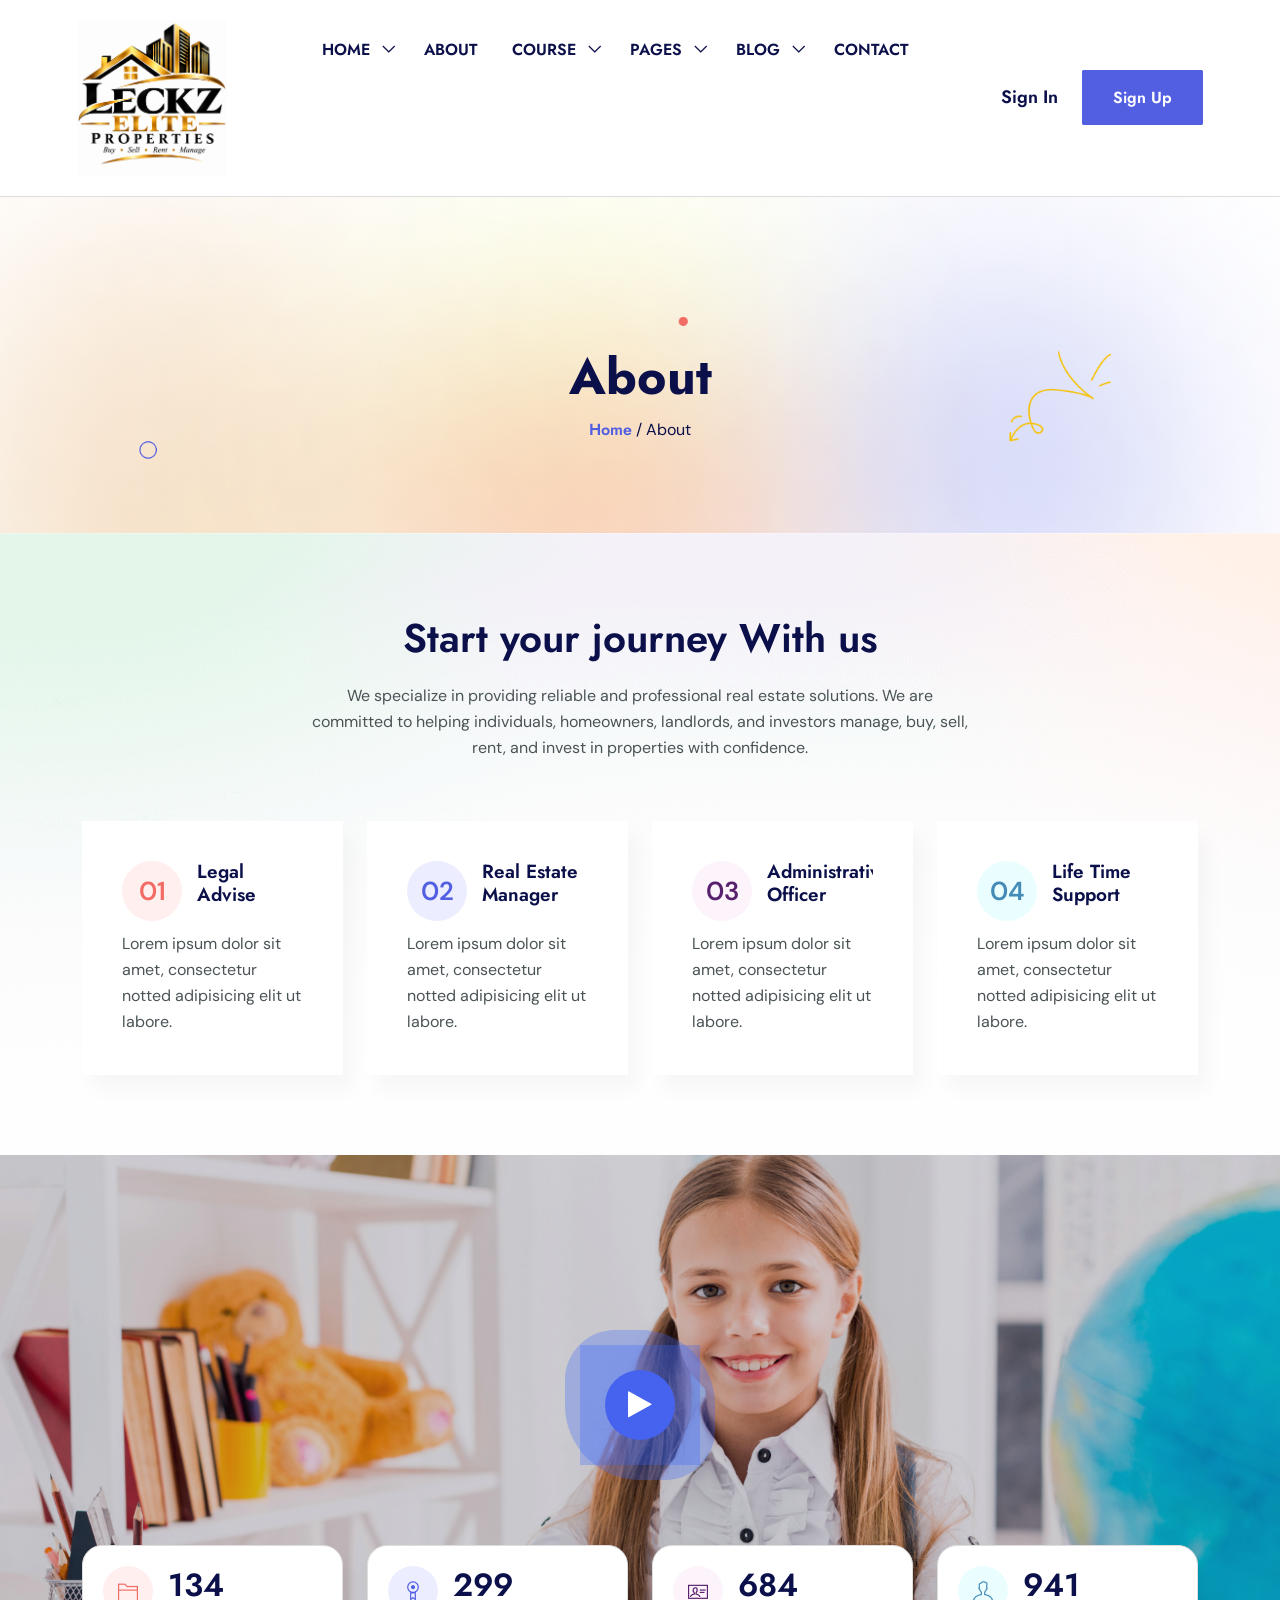
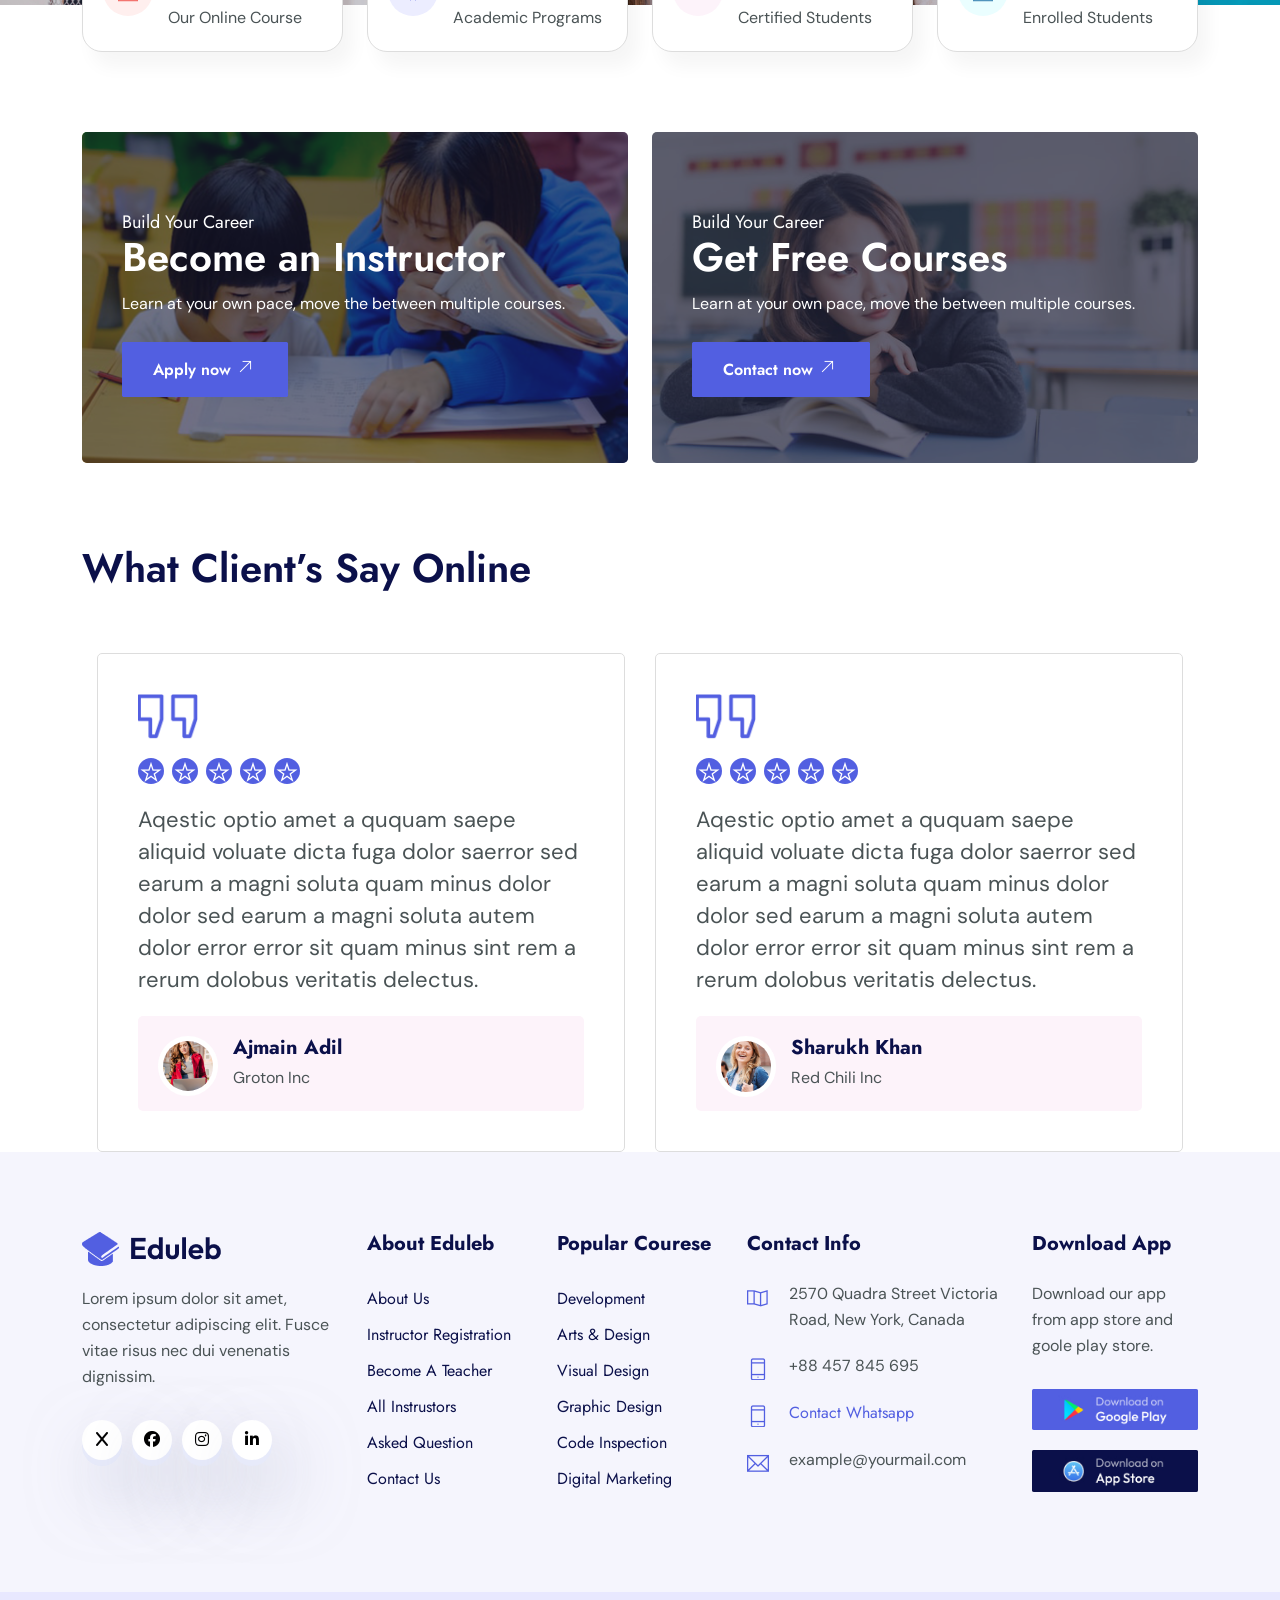
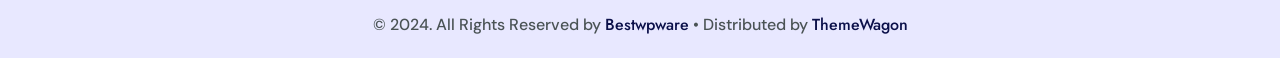
==== about.html @ dcad4f15 "Initial commit" ====
<!DOCTYPE html>
<html lang="en">

	<head>
		<!-- Meta -->
		<meta charset="utf-8">
		<meta http-equiv="X-UA-Compatible" content="IE=edge">
		<meta name="viewport" content="width=device-width, initial-scale=1, shrink-to-fit=no">
		<!-- The above 3 meta tags *must* come first in the head; any other head content must come *after* these tags -->
		<meta name="description" content="Eduleb - Education HTML Template">
		<meta name="keywords" content="agency, business, corporate, creative, html5, modern, multipurpose, One Page, parallax, startup">		
		<!-- SITE TITLE -->
		<title>Leckz Elite Properties</title>			
		<!-- Latest Bootstrap min CSS -->
		<link rel="stylesheet" href="assets/bootstrap/css/bootstrap.min.css">		
		<!-- Google Font -->
		<link href="https://fonts.googleapis.com/css2?family=DM+Sans:ital,opsz,wght@0,9..40,100..1000;1,9..40,100..1000&display=swap" rel="stylesheet">
		<link href="https://fonts.googleapis.com/css2?family=Jost:ital,wght@0,100..900;1,100..900&display=swap" rel="stylesheet">
		<!-- Font Awesome CSS -->
		<link rel="stylesheet" href="https://cdnjs.cloudflare.com/ajax/libs/font-awesome/6.5.2/css/all.min.css">
		<link rel="stylesheet" href="assets/fonts/font-awesome.min.css">
		<link rel="stylesheet" href="assets/fonts/themify-icons.css">
		<!--- owl carousel Css-->
		<link rel="stylesheet" href="assets/owlcarousel/css/owl.carousel.css">
		<link rel="stylesheet" href="assets/owlcarousel/css/owl.theme.css">	
		<!--jquery-simple-mobilemenu Css-->
        <link rel="stylesheet" href="assets/css/jquery-simple-mobilemenu.css">			
		<!-- MAGNIFIC CSS -->
		<link rel="stylesheet" href="assets/css/magnific-popup.css">		
		<!-- animate CSS -->
		<link rel="stylesheet" href="assets/css/animate.css">	
		<!-- Style CSS -->					
		<link rel="stylesheet" href="assets/css/style.css">					
		<!-- HTML5 shim and Respond.js IE8 support of HTML5 elements and media queries -->
		<!-- WARNING: Respond.js doesn't work if you view the page via file:// -->
		<!--[if lt IE 9]>
		  <script src="https://oss.maxcdn.com/html5shiv/3.7.2/html5shiv.min.js"></script>
		  <script src="https://oss.maxcdn.com/respond/1.4.2/respond.min.js"></script>
		<![endif]-->
	</head>
	
    <body data-spy="scroll" data-offset="80">

		<!-- START PRELOADER -->
		<div class="preloaders">
			<span class="loader"></span>
		</div>
		<!-- END PRELOADER -->		

		<!-- START NAVBAR -->  
		<div id="navigation" class="navbar-light bg-faded site-navigation">
			<div class="container-fluid">
				<div class="row">
					<div class="col-20 align-self-center">
						<div class="site-logo">
							<a href="index.html"><img src="assets/img/l-logo.png" alt=""></a>          				
						</div>
					</div><!--- END Col -->
					
					<div class="col-60 d-flex">
						<nav id="main-menu">
							<ul>
								<li class="menu-item-has-children"><a href="#">Home</a>
									<ul>										
										<li><a href="index.html">Home 01</a></li>
										<!-- <li><a href="index2.html">Home 02</a></li> -->
									</ul>
								</li>
								<li><a href="about.html">About</a></li>				  				  
								<li class="menu-item-has-children"><a href="course.html">Course</a>
									<ul>										
										<li><a href="course.html">Course</a></li>
										<li><a href="course_details.html">Course Details</a></li>
									</ul>
								</li>								
								<li class="menu-item-has-children"><a href="#">Pages</a>
									<ul>										
										<li><a href="instructor.html">Instructor</a></li>
										<li><a href="ins_details.html">Instructor Details</a></li>
										<li><a href="pricing.html">Pricing Plan</a></li>
										<li><a href="faq.html">Faq Page</a></li>			
										<li><a href="404.html">404</a></li>				
									</ul>
								</li>							
								<li class="menu-item-has-children"><a href="blog.html">Blog</a>
									<ul>										
										<li><a href="blog.html">Blog</a></li>
										<li><a href="blog_single.html">Blog Details</a></li>
									</ul>
								</li>							  
								<li><a href="contact.html">Contact</a></li>
							</ul>
						</nav>
					</div><!--- END Col -->
					
					<div class="col-20 d-none d-xl-block text-end align-self-center">
						<a href="#" class="header-btn">Sign In</a>
						<a href="contact.html" class="btn_one">Sign Up</a>
					</div><!--- END Col -->
					
					<ul class="mobile_menu">						
						<li><a href="#">Home</a>
							<ul class="sub-menu">										
								<li><a href="index.html">Home 01</a></li>
								<!-- <li><a href="index2.html">Home 02</a></li>						 -->
							</ul>
						</li>	
						<li><a href="about.html">About</a></li>						
						<li><a href="#">Course</a>
							<ul class="sub-menu">										
								<li><a href="course.html">Course</a></li>
								<li><a href="course_details.html">Course Deails</a></li>									
							</ul>
						</li>
						<li><a href="#">Pages</a>
							<ul class="sub-menu">									
								<li><a href="instructor.html">Instructor</a></li>
								<li><a href="ins_details.html">Instructor Details</a></li>
								<li><a href="pricing.html">Pricing Plan</a></li>
								<li><a href="faq.html">Faq Page</a></li>			
								<li><a href="404.html">404</a></li>							
							</ul>
						</li>			
						<li><a href="blog.html">Blog</a>
							<ul class="sub-menu">										
								<li><a href="blog.html">Blog</a></li>
								<li><a href="blog_single.html">Blog Details</a></li>
							</ul>
						</li>						
						<li><a href="contact.html">Contact</a></li>
					</ul>			
				</div><!--- END ROW -->
			</div><!--- END CONTAINER -->
		</div> 	  
		<!-- END NAVBAR -->	
		<!-- START SECTION TOP -->
		<section class="section-top">
			<div class="container">
				<div class="col-lg-10 offset-lg-1 text-center">
					<div class="section-top-title wow fadeInRight" data-wow-duration="1s" data-wow-delay="0.3s" data-wow-offset="0">
						<h1>About</h1>
						<ul>
							<li><a href="index.html">Home</a></li>
							<li> / About</li>
						</ul>
					</div><!-- //.HERO-TEXT -->
				</div><!--- END COL -->
			</div><!--- END CONTAINER -->
		</section>	
		<!-- END SECTION TOP -->
		
	<!-- START CATEGORY -->
	<section class="top_cat__area section-padding" style="background-image: url(assets/img/bg/shape-1.png);  background-size:cover; background-position: center center;">
		<div class="container">									
			<div class="section-title text-center">
				<h2>Start your journey With us</h2>
				<p>We specialize in providing reliable and professional real estate solutions. We are committed to helping individuals, homeowners, landlords, and investors manage, buy, sell, rent, and invest in properties with confidence.</p>
			</div>						
			<div class="row">					
				<div class="col-lg-3 col-sm-6 col-xs-12 wow fadeInUp" data-wow-duration="1s" data-wow-delay="0.2s" data-wow-offset="0">
					<div class="single_tp">
						<span class="sc_one">01</span>
						<h3>Legal <br/>Advise</h3>
						<p>Lorem ipsum dolor sit amet, consectetur notted adipisicing elit ut labore.</p>
					</div>
				</div><!-- END COL -->			
				<div class="col-lg-3 col-sm-6 col-xs-12 wow fadeInUp" data-wow-duration="1s" data-wow-delay="0.3s" data-wow-offset="0">
					<div class="single_tp">
						<span class="sc_two">02</span>
						<h3>Real Estate <br/>Manager</h3>
						<p>Lorem ipsum dolor sit amet, consectetur notted adipisicing elit ut labore.</p>
					</div>
				</div><!-- END COL -->			
				<div class="col-lg-3 col-sm-6 col-xs-12 wow fadeInUp" data-wow-duration="1s" data-wow-delay="0.4s" data-wow-offset="0">
					<div class="single_tp">
						<span class="sc_three">03</span>
						<h3>Administrative <br/>Officer</h3>
						<p>Lorem ipsum dolor sit amet, consectetur notted adipisicing elit ut labore.</p>
					</div>
				</div><!-- END COL -->	
				<div class="col-lg-3 col-sm-6 col-xs-12 wow fadeInUp" data-wow-duration="1s" data-wow-delay="0.4s" data-wow-offset="0">
					<div class="single_tp">
						<span class="sc_four">04</span>
						<h3>Life Time <br />Support</h3>
						<p>Lorem ipsum dolor sit amet, consectetur notted adipisicing elit ut labore.</p>
					</div>
				</div><!--- END COL -->							  
			</div><!--- END ROW -->
		</div><!--- END CONTAINER -->
	</section>
	<!-- END ABOUT US -->	
	
		<!-- START VIDEO -->
		<section class="vid_area va2" style="background-image: url(assets/img/bg/video.jpg);  background-size:cover; background-position: center center;">
			<div class="container">																
				<div class="row">
					<div class="col-lg-12 vp_top wow fadeInUDown" data-wow-duration="1s" data-wow-delay="0.2s" data-wow-offset="0">
						<div class="video-area2">
							<a href="https://www.youtube.com/watch?v=RXv_uIN6e-Y" class="magnific_popup video-button"><i class="fa fa-play"></i></a>
						</div>
					</div><!--- END COL -->	
				</div><!--- END ROW -->
			</div><!--- END CONTAINER -->
		</section>
		<!-- END VIDEO -->

		<!-- START COUNTER -->
		<section class="count_area counter_feature">
			<div class="container">
				<div class="row">
					<div class="col-lg-3 col-sm-6 col-xs-12">
						<div class="single-counter">
							<span class="ti-folder sc_one"></span>
							<h2 class="counter-num">134</h2>
							<p>Our Online Course</p>
						</div>							
					</div>
					<div class="col-lg-3 col-sm-6 col-xs-12">
						<div class="single-counter">
							<span class="ti-medall-alt sc_two"></span>
							<h2 class="counter-num">299</h2>
							<p>Academic Programs</p>
						</div>
					</div><!-- END COL -->
					<div class="col-lg-3 col-sm-6 col-xs-12">
						<div class="single-counter">
							<span class="ti-id-badge sc_three"></span>
							<h2 class="counter-num">684</h2>
							<p>Certified Students</p>
						</div>
					</div><!-- END COL -->
					<div class="col-lg-3 col-sm-6 col-xs-12">
						<div class="single-counter">
							<span class="ti-user sc_four"></span>
							<h2 class="counter-num">941</h2>
							<p>Enrolled Students</p>
						</div>
					</div><!-- END COL -->						
				</div><!--- END ROW -->
			</div><!--- END CONTAINER -->		
		</section>
		<!-- END COUNTER -->

	<!-- START INSTRUCTOR+FREE COURSE -->
	<section class="insfreecourse section-padding">
		<div class="container">									
			<div class="row">								
				<div class="col-lg-6 col-sm-12 col-xs-12 wow fadeInUp" data-wow-duration="1s" data-wow-delay="0.2s" data-wow-offset="0">
					<div class="single_ins" style="background-image: url(assets/img/ins1.png);  background-size:cover; background-position: center center;">
						<div class="single_ins_content">
							<h4>Build Your Career</h4>
							<h1>Become an Instructor</h1>
							<p>Learn at your own pace, move the between multiple courses. </p>
							<a class="btn_one" href="#">Apply now <i class="ti-arrow-top-right"></i></a>
						</div>
					</div>
				</div><!--- END COL -->				
				<div class="col-lg-6 col-sm-12 col-xs-12 wow fadeInUp" data-wow-duration="1s" data-wow-delay="0.2s" data-wow-offset="0">
					<div class="single_ins" style="background-image: url(assets/img/ins2.png);  background-size:cover; background-position: center center;">
						<div class="single_ins_content">
							<h4>Build Your Career</h4>
							<h1>Get Free Courses</h1>
							<p>Learn at your own pace, move the between multiple courses. </p>
							<a class="btn_one" href="#">Contact now <i class="ti-arrow-top-right"></i></a>
						</div>
					</div>
				</div><!--- END COL -->								  
			</div><!--- END ROW -->
		</div><!--- END CONTAINER -->
	</section>
	<!-- END INSTRUCTOR+FREE COURSE -->				

		<!-- START TESTIMONIALS -->
		<!-- <section class="testi_area section-padding"> -->
			<div class="container">
				<div class="section-title">
					<h2>What Client’s Say Online</h2>
				</div>						
				<div class="row">					
					<div class="col-lg-12 col-sm-12 col-xs-12">
						<div id="testimonial-slider2" class="owl-carousel">
							<div class="testimonial">
								<img src="assets/img/quote.png" alt="" />
								<div class="testimonial_content">													
									<i class="ti-star"></i>
									<i class="ti-star"></i>
									<i class="ti-star"></i>
									<i class="ti-star"></i>
									<i class="ti-star"></i>
									<p>Aqestic optio amet a ququam saepe aliquid voluate dicta fuga dolor saerror sed earum a magni soluta quam minus dolor dolor sed earum a magni soluta autem dolor error error sit quam minus sint rem a rerum dolobus veritatis delectus.</p>
								</div>
								<div class="testi_pic_title">
									<img src="assets/img/testimonial/1.png" alt="">
									<h4>Ajmain Adil</h4>
									<p>Groton Inc</p>
								</div>
							</div><!-- END TESTIMONIAL -->
							<div class="testimonial">
							<img src="assets/img/quote.png" alt="" />
								<div class="testimonial_content">													
									<i class="ti-star"></i>
									<i class="ti-star"></i>
									<i class="ti-star"></i>
									<i class="ti-star"></i>
									<i class="ti-star"></i>
									<p>Aqestic optio amet a ququam saepe aliquid voluate dicta fuga dolor saerror sed earum a magni soluta quam minus dolor dolor sed earum a magni soluta autem dolor error error sit quam minus sint rem a rerum dolobus veritatis delectus.</p>
								</div>
								<div class="testi_pic_title">
									<img src="assets/img/testimonial/2.png" alt="">
									<h4>Sharukh Khan</h4>
									<p>Red Chili Inc</p>
								</div>
							</div><!-- END TESTIMONIAL -->
							<div class="testimonial">
								<img src="assets/img/quote.png" alt="" />
								<div class="testimonial_content">													
									<i class="ti-star"></i>
									<i class="ti-star"></i>
									<i class="ti-star"></i>
									<i class="ti-star"></i>
									<i class="ti-star"></i>
									<p>Aqestic optio amet a ququam saepe aliquid voluate dicta fuga dolor saerror sed earum a magni soluta quam minus dolor dolor sed earum a magni soluta autem dolor error error sit quam minus sint rem a rerum dolobus veritatis delectus.</p>
								</div>
								<div class="testi_pic_title">
									<img src="assets/img/testimonial/3.png" alt="">
									<h4>Anushka sharma</h4>
									<p>Naika Company</p>
								</div>
							</div><!-- END TESTIMONIAL -->
							<div class="testimonial">
								<img src="assets/img/quote.png" alt="" />
								<div class="testimonial_content">													
									<i class="ti-star"></i>
									<i class="ti-star"></i>
									<i class="ti-star"></i>
									<i class="ti-star"></i>
									<i class="ti-star"></i>
									<p>Aqestic optio amet a ququam saepe aliquid voluate dicta fuga dolor saerror sed earum a magni soluta quam minus dolor dolor sed earum a magni soluta autem dolor error error sit quam minus sint rem a rerum dolobus veritatis delectus.</p>
								</div>
								<div class="testi_pic_title">
									<img src="assets/img/testimonial/4.png" alt="">
									<h4>Ajmain Adil</h4>
									<p>Groton Inc</p>
								</div>
							</div><!-- END TESTIMONIAL -->
							<div class="testimonial">
								<img src="assets/img/quote.png" alt="" />
								<div class="testimonial_content">													
									<i class="ti-star"></i>
									<i class="ti-star"></i>
									<i class="ti-star"></i>
									<i class="ti-star"></i>
									<i class="ti-star"></i>
									<p>Aqestic optio amet a ququam saepe aliquid voluate dicta fuga dolor saerror sed earum a magni soluta quam minus dolor dolor sed earum a magni soluta autem dolor error error sit quam minus sint rem a rerum dolobus veritatis delectus.</p>
								</div>
								<div class="testi_pic_title">
									<img src="assets/img/testimonial/5.png" alt="">
									<h4>Ajmain Adil</h4>
									<p>Groton Inc</p>
								</div>
							</div><!-- END TESTIMONIAL -->
						</div><!-- END TESTIMONIAL SLIDER -->
					</div><!-- END COL -->		
				</div><!--- END ROW -->
			</div><!--- END CONTAINER -->		
		</section>
		<!-- END TESTINUNIALS -->		
		
		<!-- START FOOTER -->
		<div class="footer section-padding">
			<div class="container">				
				<div class="row">						
					<div class="col-lg-3 col-sm-6 col-xs-12">
						<div class="single_footer">
							<a href="index.html"><img src="assets/img/logo.png" alt=""></a>         
							<p>Lorem ipsum dolor sit amet, consectetur adipiscing elit. Fusce vitae risus nec dui venenatis dignissim.</p>
							<div class="social_profile">
								<ul>
									<li><a class="f_facebook" href="#"><i class="fa-solid fa-x"></i></a></li>
									<li><a class="f_twitter" href="#"><i class="fa-brands fa-facebook-f"></i></a></li>
									<li><a class="f_instagram"href="#"><i class="fa-brands fa-instagram"></i></a></li>
									<li><a class="f_linkedin" href="#"><i class="fa-brands fa-linkedin-in"></i></a></li>
								</ul>
							</div>
						</div>			
					</div><!--- END COL -->						
					<div class="col-lg-2 col-sm-6 col-xs-12">
						<div class="single_footer">
							<h4>About Eduleb</h4>
							<ul>
								<li><a href="#">About us</a></li>
								<li><a href="#">Instructor Registration</a></li>
								<li><a href="#">Become A Teacher</a></li>
								<li><a href="#">All Instrustors</a></li>
								<li><a href="#">Asked Question</a></li>
								<li><a href="#">Contact us</a></li>
							</ul>
						</div>
					</div><!--- END COL -->	
					<div class="col-lg-2 col-sm-6 col-xs-12">
						<div class="single_footer">
							<h4>Popular Courese</h4>
							<ul>
								<li><a href="#">Development</a></li>
								<li><a href="#">Arts & design</a></li>
								<li><a href="#">Visual Design</a></li>
								<li><a href="#">Graphic Design</a></li>
								<li><a href="#">Code Inspection</a></li>						
								<li><a href="#">Digital Marketing</a></li>						
							</ul>
						</div>
					</div><!--- END COL -->
					<div class="col-lg-3 col-sm-6 col-xs-12">
						<div class="single_footer">
							<h4>Contact Info</h4>
							<div class="sf_contact">
								<span class="ti-map"></span>
								<p>2570 Quadra Street Victoria Road, New York, Canada</p>
							</div>
							<div class="sf_contact">
								<span class="ti-mobile"></span>
								<p>+88 457 845 695</p>
							</div>
							<div class="sf_contact">
								<span class="ti-mobile"></span>
								<p><a href="tel:+88457845695">Contact Whatsapp</a></p>
							</div>
							<div class="sf_contact">
								<span class="ti-email"></span>
								<p>example@yourmail.com</p>
							</div>
						</div>
					</div><!--- END COL -->						
					<div class="col-lg-2 col-sm-6 col-xs-12">
						<div class="single_footer">
							<h4>Download App</h4>
							<p>Download our app from app store and goole play store.</p>
							<a href="index.html"><img src="assets/img/google-play.jpg" class="foot_img" alt=""></a>  
							<a href="index.html"><img src="assets/img/app-store.jpg" class="foot_img" alt=""></a>  
						</div>
					</div><!--- END COL -->	
				</div><!--- END ROW -->					
			</div><!--- END CONTAINER -->
		</div>
		<!-- END FOOTER -->	

		<!-- START FOOTER COPYRIGHT -->	
		<div class="foot_copy">
			<div class="footer_copyright">
				<p>&copy; 2024. All Rights Reserved by <a href="https://bestwpware.com/">Bestwpware</a> • Distributed by <a href="https://themewagon.com">ThemeWagon</a></p>
			</div>	
		</div>
		<!-- END FOOTER COPYRIGHT -->	
	
	<!-- Latest jQuery -->
		<script src="assets/js/jquery-1.12.4.min.js"></script>
	<!-- Latest compiled and minified Bootstrap -->
		<script src="assets/bootstrap/js/bootstrap.min.js"></script>
	<!-- modernizer JS -->		
		<script src="assets/js/modernizr-2.8.3.min.js"></script>	
	<!-- jquery-simple-mobilemenu.min -->
		<script src="assets/js/jquery-simple-mobilemenu.js"></script>		
	<!-- owl-carousel min js  -->
		<script src="assets/owlcarousel/js/owl.carousel.min.js"></script>					
	<!-- magnific-popup js -->               
		<script src="assets/js/jquery.magnific-popup.min.js"></script>						
	<!-- countTo js -->
		<script src="assets/js/jquery.inview.min.js"></script>								
	<!-- scrolltopcontrol js -->
		<script src="assets/js/scrolltopcontrol.js"></script>			
	<!-- WOW - Reveal Animations When You Scroll -->
		<script src="assets/js/wow.min.js"></script>				
	<!-- scripts js -->
		<script src="assets/js/scripts.js"></script>
    </body>
</html>
---- assets/fonts/themify-icons.css ----
@font-face {
	font-family: 'themify';
	src:url('../fonts/themify.eot?-fvbane');
	src:url('../fonts/themify.eot?#iefix-fvbane') format('embedded-opentype'),
		url('../fonts/themify.woff?-fvbane') format('woff'),
		url('../fonts/themify.ttf?-fvbane') format('truetype'),
		url('../fonts/themify.svg?-fvbane#themify') format('svg');
	font-weight: normal;
	font-style: normal;
}

[class^="ti-"], [class*=" ti-"] {
	font-family: 'themify';
	speak: none;
	font-style: normal;
	font-weight: normal;
	font-variant: normal;
	text-transform: none;
	line-height: 1;

	/* Better Font Rendering =========== */
	-webkit-font-smoothing: antialiased;
	-moz-osx-font-smoothing: grayscale;
}

.ti-wand:before {
	content: "\e600";
}
.ti-volume:before {
	content: "\e601";
}
.ti-user:before {
	content: "\e602";
}
.ti-unlock:before {
	content: "\e603";
}
.ti-unlink:before {
	content: "\e604";
}
.ti-trash:before {
	content: "\e605";
}
.ti-thought:before {
	content: "\e606";
}
.ti-target:before {
	content: "\e607";
}
.ti-tag:before {
	content: "\e608";
}
.ti-tablet:before {
	content: "\e609";
}
.ti-star:before {
	content: "\e60a";
}
.ti-spray:before {
	content: "\e60b";
}
.ti-signal:before {
	content: "\e60c";
}
.ti-shopping-cart:before {
	content: "\e60d";
}
.ti-shopping-cart-full:before {
	content: "\e60e";
}
.ti-settings:before {
	content: "\e60f";
}
.ti-search:before {
	content: "\e610";
}
.ti-zoom-in:before {
	content: "\e611";
}
.ti-zoom-out:before {
	content: "\e612";
}
.ti-cut:before {
	content: "\e613";
}
.ti-ruler:before {
	content: "\e614";
}
.ti-ruler-pencil:before {
	content: "\e615";
}
.ti-ruler-alt:before {
	content: "\e616";
}
.ti-bookmark:before {
	content: "\e617";
}
.ti-bookmark-alt:before {
	content: "\e618";
}
.ti-reload:before {
	content: "\e619";
}
.ti-plus:before {
	content: "\e61a";
}
.ti-pin:before {
	content: "\e61b";
}
.ti-pencil:before {
	content: "\e61c";
}
.ti-pencil-alt:before {
	content: "\e61d";
}
.ti-paint-roller:before {
	content: "\e61e";
}
.ti-paint-bucket:before {
	content: "\e61f";
}
.ti-na:before {
	content: "\e620";
}
.ti-mobile:before {
	content: "\e621";
}
.ti-minus:before {
	content: "\e622";
}
.ti-medall:before {
	content: "\e623";
}
.ti-medall-alt:before {
	content: "\e624";
}
.ti-marker:before {
	content: "\e625";
}
.ti-marker-alt:before {
	content: "\e626";
}
.ti-arrow-up:before {
	content: "\e627";
}
.ti-arrow-right:before {
	content: "\e628";
}
.ti-arrow-left:before {
	content: "\e629";
}
.ti-arrow-down:before {
	content: "\e62a";
}
.ti-lock:before {
	content: "\e62b";
}
.ti-location-arrow:before {
	content: "\e62c";
}
.ti-link:before {
	content: "\e62d";
}
.ti-layout:before {
	content: "\e62e";
}
.ti-layers:before {
	content: "\e62f";
}
.ti-layers-alt:before {
	content: "\e630";
}
.ti-key:before {
	content: "\e631";
}
.ti-import:before {
	content: "\e632";
}
.ti-image:before {
	content: "\e633";
}
.ti-heart:before {
	content: "\e634";
}
.ti-heart-broken:before {
	content: "\e635";
}
.ti-hand-stop:before {
	content: "\e636";
}
.ti-hand-open:before {
	content: "\e637";
}
.ti-hand-drag:before {
	content: "\e638";
}
.ti-folder:before {
	content: "\e639";
}
.ti-flag:before {
	content: "\e63a";
}
.ti-flag-alt:before {
	content: "\e63b";
}
.ti-flag-alt-2:before {
	content: "\e63c";
}
.ti-eye:before {
	content: "\e63d";
}
.ti-export:before {
	content: "\e63e";
}
.ti-exchange-vertical:before {
	content: "\e63f";
}
.ti-desktop:before {
	content: "\e640";
}
.ti-cup:before {
	content: "\e641";
}
.ti-crown:before {
	content: "\e642";
}
.ti-comments:before {
	content: "\e643";
}
.ti-comment:before {
	content: "\e644";
}
.ti-comment-alt:before {
	content: "\e645";
}
.ti-close:before {
	content: "\e646";
}
.ti-clip:before {
	content: "\e647";
}
.ti-angle-up:before {
	content: "\e648";
}
.ti-angle-right:before {
	content: "\e649";
}
.ti-angle-left:before {
	content: "\e64a";
}
.ti-angle-down:before {
	content: "\e64b";
}
.ti-check:before {
	content: "\e64c";
}
.ti-check-box:before {
	content: "\e64d";
}
.ti-camera:before {
	content: "\e64e";
}
.ti-announcement:before {
	content: "\e64f";
}
.ti-brush:before {
	content: "\e650";
}
.ti-briefcase:before {
	content: "\e651";
}
.ti-bolt:before {
	content: "\e652";
}
.ti-bolt-alt:before {
	content: "\e653";
}
.ti-blackboard:before {
	content: "\e654";
}
.ti-bag:before {
	content: "\e655";
}
.ti-move:before {
	content: "\e656";
}
.ti-arrows-vertical:before {
	content: "\e657";
}
.ti-arrows-horizontal:before {
	content: "\e658";
}
.ti-fullscreen:before {
	content: "\e659";
}
.ti-arrow-top-right:before {
	content: "\e65a";
}
.ti-arrow-top-left:before {
	content: "\e65b";
}
.ti-arrow-circle-up:before {
	content: "\e65c";
}
.ti-arrow-circle-right:before {
	content: "\e65d";
}
.ti-arrow-circle-left:before {
	content: "\e65e";
}
.ti-arrow-circle-down:before {
	content: "\e65f";
}
.ti-angle-double-up:before {
	content: "\e660";
}
.ti-angle-double-right:before {
	content: "\e661";
}
.ti-angle-double-left:before {
	content: "\e662";
}
.ti-angle-double-down:before {
	content: "\e663";
}
.ti-zip:before {
	content: "\e664";
}
.ti-world:before {
	content: "\e665";
}
.ti-wheelchair:before {
	content: "\e666";
}
.ti-view-list:before {
	content: "\e667";
}
.ti-view-list-alt:before {
	content: "\e668";
}
.ti-view-grid:before {
	content: "\e669";
}
.ti-uppercase:before {
	content: "\e66a";
}
.ti-upload:before {
	content: "\e66b";
}
.ti-underline:before {
	content: "\e66c";
}
.ti-truck:before {
	content: "\e66d";
}
.ti-timer:before {
	content: "\e66e";
}
.ti-ticket:before {
	content: "\e66f";
}
.ti-thumb-up:before {
	content: "\e670";
}
.ti-thumb-down:before {
	content: "\e671";
}
.ti-text:before {
	content: "\e672";
}
.ti-stats-up:before {
	content: "\e673";
}
.ti-stats-down:before {
	content: "\e674";
}
.ti-split-v:before {
	content: "\e675";
}
.ti-split-h:before {
	content: "\e676";
}
.ti-smallcap:before {
	content: "\e677";
}
.ti-shine:before {
	content: "\e678";
}
.ti-shift-right:before {
	content: "\e679";
}
.ti-shift-left:before {
	content: "\e67a";
}
.ti-shield:before {
	content: "\e67b";
}
.ti-notepad:before {
	content: "\e67c";
}
.ti-server:before {
	content: "\e67d";
}
.ti-quote-right:before {
	content: "\e67e";
}
.ti-quote-left:before {
	content: "\e67f";
}
.ti-pulse:before {
	content: "\e680";
}
.ti-printer:before {
	content: "\e681";
}
.ti-power-off:before {
	content: "\e682";
}
.ti-plug:before {
	content: "\e683";
}
.ti-pie-chart:before {
	content: "\e684";
}
.ti-paragraph:before {
	content: "\e685";
}
.ti-panel:before {
	content: "\e686";
}
.ti-package:before {
	content: "\e687";
}
.ti-music:before {
	content: "\e688";
}
.ti-music-alt:before {
	content: "\e689";
}
.ti-mouse:before {
	content: "\e68a";
}
.ti-mouse-alt:before {
	content: "\e68b";
}
.ti-money:before {
	content: "\e68c";
}
.ti-microphone:before {
	content: "\e68d";
}
.ti-menu:before {
	content: "\e68e";
}
.ti-menu-alt:before {
	content: "\e68f";
}
.ti-map:before {
	content: "\e690";
}
.ti-map-alt:before {
	content: "\e691";
}
.ti-loop:before {
	content: "\e692";
}
.ti-location-pin:before {
	content: "\e693";
}
.ti-list:before {
	content: "\e694";
}
.ti-light-bulb:before {
	content: "\e695";
}
.ti-Italic:before {
	content: "\e696";
}
.ti-info:before {
	content: "\e697";
}
.ti-infinite:before {
	content: "\e698";
}
.ti-id-badge:before {
	content: "\e699";
}
.ti-hummer:before {
	content: "\e69a";
}
.ti-home:before {
	content: "\e69b";
}
.ti-help:before {
	content: "\e69c";
}
.ti-headphone:before {
	content: "\e69d";
}
.ti-harddrives:before {
	content: "\e69e";
}
.ti-harddrive:before {
	content: "\e69f";
}
.ti-gift:before {
	content: "\e6a0";
}
.ti-game:before {
	content: "\e6a1";
}
.ti-filter:before {
	content: "\e6a2";
}
.ti-files:before {
	content: "\e6a3";
}
.ti-file:before {
	content: "\e6a4";
}
.ti-eraser:before {
	content: "\e6a5";
}
.ti-envelope:before {
	content: "\e6a6";
}
.ti-download:before {
	content: "\e6a7";
}
.ti-direction:before {
	content: "\e6a8";
}
.ti-direction-alt:before {
	content: "\e6a9";
}
.ti-dashboard:before {
	content: "\e6aa";
}
.ti-control-stop:before {
	content: "\e6ab";
}
.ti-control-shuffle:before {
	content: "\e6ac";
}
.ti-control-play:before {
	content: "\e6ad";
}
.ti-control-pause:before {
	content: "\e6ae";
}
.ti-control-forward:before {
	content: "\e6af";
}
.ti-control-backward:before {
	content: "\e6b0";
}
.ti-cloud:before {
	content: "\e6b1";
}
.ti-cloud-up:before {
	content: "\e6b2";
}
.ti-cloud-down:before {
	content: "\e6b3";
}
.ti-clipboard:before {
	content: "\e6b4";
}
.ti-car:before {
	content: "\e6b5";
}
.ti-calendar:before {
	content: "\e6b6";
}
.ti-book:before {
	content: "\e6b7";
}
.ti-bell:before {
	content: "\e6b8";
}
.ti-basketball:before {
	content: "\e6b9";
}
.ti-bar-chart:before {
	content: "\e6ba";
}
.ti-bar-chart-alt:before {
	content: "\e6bb";
}
.ti-back-right:before {
	content: "\e6bc";
}
.ti-back-left:before {
	content: "\e6bd";
}
.ti-arrows-corner:before {
	content: "\e6be";
}
.ti-archive:before {
	content: "\e6bf";
}
.ti-anchor:before {
	content: "\e6c0";
}
.ti-align-right:before {
	content: "\e6c1";
}
.ti-align-left:before {
	content: "\e6c2";
}
.ti-align-justify:before {
	content: "\e6c3";
}
.ti-align-center:before {
	content: "\e6c4";
}
.ti-alert:before {
	content: "\e6c5";
}
.ti-alarm-clock:before {
	content: "\e6c6";
}
.ti-agenda:before {
	content: "\e6c7";
}
.ti-write:before {
	content: "\e6c8";
}
.ti-window:before {
	content: "\e6c9";
}
.ti-widgetized:before {
	content: "\e6ca";
}
.ti-widget:before {
	content: "\e6cb";
}
.ti-widget-alt:before {
	content: "\e6cc";
}
.ti-wallet:before {
	content: "\e6cd";
}
.ti-video-clapper:before {
	content: "\e6ce";
}
.ti-video-camera:before {
	content: "\e6cf";
}
.ti-vector:before {
	content: "\e6d0";
}
.ti-themify-logo:before {
	content: "\e6d1";
}
.ti-themify-favicon:before {
	content: "\e6d2";
}
.ti-themify-favicon-alt:before {
	content: "\e6d3";
}
.ti-support:before {
	content: "\e6d4";
}
.ti-stamp:before {
	content: "\e6d5";
}
.ti-split-v-alt:before {
	content: "\e6d6";
}
.ti-slice:before {
	content: "\e6d7";
}
.ti-shortcode:before {
	content: "\e6d8";
}
.ti-shift-right-alt:before {
	content: "\e6d9";
}
.ti-shift-left-alt:before {
	content: "\e6da";
}
.ti-ruler-alt-2:before {
	content: "\e6db";
}
.ti-receipt:before {
	content: "\e6dc";
}
.ti-pin2:before {
	content: "\e6dd";
}
.ti-pin-alt:before {
	content: "\e6de";
}
.ti-pencil-alt2:before {
	content: "\e6df";
}
.ti-palette:before {
	content: "\e6e0";
}
.ti-more:before {
	content: "\e6e1";
}
.ti-more-alt:before {
	content: "\e6e2";
}
.ti-microphone-alt:before {
	content: "\e6e3";
}
.ti-magnet:before {
	content: "\e6e4";
}
.ti-line-double:before {
	content: "\e6e5";
}
.ti-line-dotted:before {
	content: "\e6e6";
}
.ti-line-dashed:before {
	content: "\e6e7";
}
.ti-layout-width-full:before {
	content: "\e6e8";
}
.ti-layout-width-default:before {
	content: "\e6e9";
}
.ti-layout-width-default-alt:before {
	content: "\e6ea";
}
.ti-layout-tab:before {
	content: "\e6eb";
}
.ti-layout-tab-window:before {
	content: "\e6ec";
}
.ti-layout-tab-v:before {
	content: "\e6ed";
}
.ti-layout-tab-min:before {
	content: "\e6ee";
}
.ti-layout-slider:before {
	content: "\e6ef";
}
.ti-layout-slider-alt:before {
	content: "\e6f0";
}
.ti-layout-sidebar-right:before {
	content: "\e6f1";
}
.ti-layout-sidebar-none:before {
	content: "\e6f2";
}
.ti-layout-sidebar-left:before {
	content: "\e6f3";
}
.ti-layout-placeholder:before {
	content: "\e6f4";
}
.ti-layout-menu:before {
	content: "\e6f5";
}
.ti-layout-menu-v:before {
	content: "\e6f6";
}
.ti-layout-menu-separated:before {
	content: "\e6f7";
}
.ti-layout-menu-full:before {
	content: "\e6f8";
}
.ti-layout-media-right-alt:before {
	content: "\e6f9";
}
.ti-layout-media-right:before {
	content: "\e6fa";
}
.ti-layout-media-overlay:before {
	content: "\e6fb";
}
.ti-layout-media-overlay-alt:before {
	content: "\e6fc";
}
.ti-layout-media-overlay-alt-2:before {
	content: "\e6fd";
}
.ti-layout-media-left-alt:before {
	content: "\e6fe";
}
.ti-layout-media-left:before {
	content: "\e6ff";
}
.ti-layout-media-center-alt:before {
	content: "\e700";
}
.ti-layout-media-center:before {
	content: "\e701";
}
.ti-layout-list-thumb:before {
	content: "\e702";
}
.ti-layout-list-thumb-alt:before {
	content: "\e703";
}
.ti-layout-list-post:before {
	content: "\e704";
}
.ti-layout-list-large-image:before {
	content: "\e705";
}
.ti-layout-line-solid:before {
	content: "\e706";
}
.ti-layout-grid4:before {
	content: "\e707";
}
.ti-layout-grid3:before {
	content: "\e708";
}
.ti-layout-grid2:before {
	content: "\e709";
}
.ti-layout-grid2-thumb:before {
	content: "\e70a";
}
.ti-layout-cta-right:before {
	content: "\e70b";
}
.ti-layout-cta-left:before {
	content: "\e70c";
}
.ti-layout-cta-center:before {
	content: "\e70d";
}
.ti-layout-cta-btn-right:before {
	content: "\e70e";
}
.ti-layout-cta-btn-left:before {
	content: "\e70f";
}
.ti-layout-column4:before {
	content: "\e710";
}
.ti-layout-column3:before {
	content: "\e711";
}
.ti-layout-column2:before {
	content: "\e712";
}
.ti-layout-accordion-separated:before {
	content: "\e713";
}
.ti-layout-accordion-merged:before {
	content: "\e714";
}
.ti-layout-accordion-list:before {
	content: "\e715";
}
.ti-ink-pen:before {
	content: "\e716";
}
.ti-info-alt:before {
	content: "\e717";
}
.ti-help-alt:before {
	content: "\e718";
}
.ti-headphone-alt:before {
	content: "\e719";
}
.ti-hand-point-up:before {
	content: "\e71a";
}
.ti-hand-point-right:before {
	content: "\e71b";
}
.ti-hand-point-left:before {
	content: "\e71c";
}
.ti-hand-point-down:before {
	content: "\e71d";
}
.ti-gallery:before {
	content: "\e71e";
}
.ti-face-smile:before {
	content: "\e71f";
}
.ti-face-sad:before {
	content: "\e720";
}
.ti-credit-card:before {
	content: "\e721";
}
.ti-control-skip-forward:before {
	content: "\e722";
}
.ti-control-skip-backward:before {
	content: "\e723";
}
.ti-control-record:before {
	content: "\e724";
}
.ti-control-eject:before {
	content: "\e725";
}
.ti-comments-smiley:before {
	content: "\e726";
}
.ti-brush-alt:before {
	content: "\e727";
}
.ti-youtube:before {
	content: "\e728";
}
.ti-vimeo:before {
	content: "\e729";
}
.ti-twitter:before {
	content: "\e72a";
}
.ti-time:before {
	content: "\e72b";
}
.ti-tumblr:before {
	content: "\e72c";
}
.ti-skype:before {
	content: "\e72d";
}
.ti-share:before {
	content: "\e72e";
}
.ti-share-alt:before {
	content: "\e72f";
}
.ti-rocket:before {
	content: "\e730";
}
.ti-pinterest:before {
	content: "\e731";
}
.ti-new-window:before {
	content: "\e732";
}
.ti-microsoft:before {
	content: "\e733";
}
.ti-list-ol:before {
	content: "\e734";
}
.ti-linkedin:before {
	content: "\e735";
}
.ti-layout-sidebar-2:before {
	content: "\e736";
}
.ti-layout-grid4-alt:before {
	content: "\e737";
}
.ti-layout-grid3-alt:before {
	content: "\e738";
}
.ti-layout-grid2-alt:before {
	content: "\e739";
}
.ti-layout-column4-alt:before {
	content: "\e73a";
}
.ti-layout-column3-alt:before {
	content: "\e73b";
}
.ti-layout-column2-alt:before {
	content: "\e73c";
}
.ti-instagram:before {
	content: "\e73d";
}
.ti-google:before {
	content: "\e73e";
}
.ti-github:before {
	content: "\e73f";
}
.ti-flickr:before {
	content: "\e740";
}
.ti-facebook:before {
	content: "\e741";
}
.ti-dropbox:before {
	content: "\e742";
}
.ti-dribbble:before {
	content: "\e743";
}
.ti-apple:before {
	content: "\e744";
}
.ti-android:before {
	content: "\e745";
}
.ti-save:before {
	content: "\e746";
}
.ti-save-alt:before {
	content: "\e747";
}
.ti-yahoo:before {
	content: "\e748";
}
.ti-wordpress:before {
	content: "\e749";
}
.ti-vimeo-alt:before {
	content: "\e74a";
}
.ti-twitter-alt:before {
	content: "\e74b";
}
.ti-tumblr-alt:before {
	content: "\e74c";
}
.ti-trello:before {
	content: "\e74d";
}
.ti-stack-overflow:before {
	content: "\e74e";
}
.ti-soundcloud:before {
	content: "\e74f";
}
.ti-sharethis:before {
	content: "\e750";
}
.ti-sharethis-alt:before {
	content: "\e751";
}
.ti-reddit:before {
	content: "\e752";
}
.ti-pinterest-alt:before {
	content: "\e753";
}
.ti-microsoft-alt:before {
	content: "\e754";
}
.ti-linux:before {
	content: "\e755";
}
.ti-jsfiddle:before {
	content: "\e756";
}
.ti-joomla:before {
	content: "\e757";
}
.ti-html5:before {
	content: "\e758";
}
.ti-flickr-alt:before {
	content: "\e759";
}
.ti-email:before {
	content: "\e75a";
}
.ti-drupal:before {
	content: "\e75b";
}
.ti-dropbox-alt:before {
	content: "\e75c";
}
.ti-css3:before {
	content: "\e75d";
}
.ti-rss:before {
	content: "\e75e";
}
.ti-rss-alt:before {
	content: "\e75f";
}
---- assets/css/style.css ----
/*
Author       : theme_ocean
Template Name: Eduleb - Education HTML Template
Version      : 1.0
*/
/*=============================================================
    CSS INDEX
    =============================
    01. GENERAL STYLE (body, link color, section-title, preloader btn, overlay, section-padding etc)
    02. START NAVIGATION
    03. START HOME DESIGN
    04. START COUNTER DESIGN
    05. START TOP PROMO STYLE
    06. START ABOUT DESIGN
    07. START COURSE DESIGN
    08. START PARTNER & VIDEO DESIGN
    09. START TEAM DESIGN
    10. START REVIEWS DESIGN
    11. START BLOG DESIGN
    12. START FOOTER DESIGN
    13. START FREE COURSE+INSTRUCTOR CSS
    14. START PRICING DESIGN
    15. START CONTACT PAGE DESIGN
    16. START FAQ DESIGN
    17. START ERROR PAGE DESIGN
    18. START SECTION TOP DESIGN
  =============================================================*/
/*
* ----------------------------------------------------------------------------------------
* 01.GENERAL STYLE
* ----------------------------------------------------------------------------------------
*/
body {
	color: #4a5355;
	font-family: "DM Sans", sans-serif;
	font-size: 16px;
	font-weight: 400;
	line-height: 26px;
	background: #fff;
	overflow-x: hidden;
}

html,
body { height: 100%;position:relative;  }
h1,
h2,
h3,
h4,
h5,
h6 {
  letter-spacing: 0px;
  margin: 0px; 
  font-family: "Jost", sans-serif;
  color: #0b104a;
  font-weight: 400;
}
a {
font-family: "Jost", sans-serif;
text-decoration: none;
color: #0b104a;
-webkit-transition: all 0.2s ease 0s;
transition: all 0.2s ease 0s;
}
a:hover {
    color: #fff;
    text-decoration: none;
}
a:focus {
    outline: none;
    text-decoration: none;
}
p {
    margin-bottom: 0;
}
ul,
li {
    margin: 0;
    padding: 0;
}
::-moz-selection {
	background: #525fe1;
	color: #ffffff;
}
::selection {
	background: #525fe1;
	color: #ffffff;
}

fieldset {
    border: 0 none;
    margin: 0 auto;
    padding: 0;
}
/*START PRELOADER DESIGN*/
.preloaders {
  position: fixed;
  top: 50%;
  left: 50%;
  width: 100%;
  height: 100%;
  display: flex;
  align-items: center;
  justify-content: center;
  z-index: 99999;
  transform: translate(-50%, -50%);
  background: #525fe1;
}
.loader {
  width: 106px;
  height: 56px;
  display: block;
  margin: 30px auto;
  background-image: linear-gradient(#FFF 50px, transparent 0), linear-gradient(#FFF 50px, transparent 0), linear-gradient(#FFF 50px, transparent 0), linear-gradient(#FFF 50px, transparent 0), radial-gradient(circle 14px, #FFF 100%, transparent 0);
  background-size: 48px 15px , 15px 35px, 15px 35px, 25px 15px, 28px 28px;
  background-position: 25px 5px, 58px 20px, 25px 17px, 2px 37px, 76px 0px;
  background-repeat: no-repeat;
  position: relative;
  transform: rotate(-45deg);
  box-sizing: border-box;
}
.loader::after,
.loader::before {
  content: '';  
  position: absolute;
  width: 56px;
  height: 56px;
  border: 6px solid #f26b65;
  border-radius: 50%;
  left: -45px;
  top: -10px;
  background-repeat: no-repeat;
  background-image: linear-gradient(#FFF 64px, transparent 0), linear-gradient(#FFF 66px, transparent 0), radial-gradient(circle 4px, #FFF 100%, transparent 0);
  background-size: 40px 1px , 1px 40px, 8px 8px;
  background-position: center center;
  box-sizing: border-box;
  animation: rotation 0.3s linear infinite;
}
.loader::before {
  left: 25px;
  top: 60px;
}

@keyframes rotation {
  0% {
    transform: rotate(0deg);
  }
  100% {
    transform: rotate(360deg);
  }
} 
ul{list-style:none;}
/*END PRELOADER DESIGN*/
.no-padding { padding: 0 }
/*END PRELOADER DESIGN*/
.section-padding {padding:80px 0;}
/*START SECTION TITLE DESIGN*/
.section-title{margin-bottom:60px;}
.section-title h2 {
	font-size: 40px;
	font-weight: 600;
	margin-top: 0;
	position: relative;
	line-height: 50px;
}
.section-title p{
width:60%;
margin:auto;
margin-top: 20px;
}
.section-title b{color:#525fe1;font-weight: 600;}
@media only screen and (max-width:768px){
.section-title p{padding-right:0px;margin-bottom: 30px;}
}
@media only screen and (max-width:480px){
.section-title  h2 {font-size:35px;}
}
/*END SECTION TITLE DESIGN*/
/*START SCROLL TO TOP*/
.topcontrol {
background:none;
border-radius: 30px;
bottom: 5px;
border:2px solid #525fe1;
box-shadow: 0 1px 10px 0 rgba(0, 0, 0, 0.2);
color: #525fe1;
cursor: pointer;
font-size: 22px;
height: 50px;
line-height: 47px;
opacity: 1;
-ms-filter: "progid:DXImageTransform.Microsoft.Alpha(Opacity=100)";
position: fixed;
right: 5px;
text-align: center;
-webkit-transition: all 0.2s ease 0s;
transition: all 0.2s ease 0s;
width: 50px;
}
.topcontrol:hover {
    background:#525fe1;
	border:2px solid #525fe1;
    color: #000;
}
/*END SCROLL TO TOP*/
/*START BTN*/
.btn_one {
	background: #525fe1;
	border: 1px solid #525fe1;
	padding: 15px 30px;
	border-radius: 2px;
	color: #fff;
	transition: 0.3s;
	font-weight: 600;
}
.btn_one i{margin-right:5px;}
.btn_one:hover{
background:#f26b65;
color:#fff;
border: 1px solid #f26b65;
}
@media only screen and (max-width:960px){
.btn_one{
padding: 14px 25px;
margin-top: 0px;
}
.btn_one i{margin-right:5px;display:none;}
}
.btn_two {}
.btn_two:hover{}
/*END BTN*/
/*
* ----------------------------------------------------------------------------------------
* 01.END GENERAL STYLE
* ----------------------------------------------------------------------------------------
*/

/*
* ----------------------------------------------------------------------------------------
* 02.START NAVIGATION
* ----------------------------------------------------------------------------------------
*/
.col-20{
	width: 20%;
}
.col-60{
	width: 60%;
}
.col-20{
	width: 20%;
}
.site-logo{
	width: 150px;
}
.site-logo a{
	display: block;
}
.site-logo img{
	max-width: 100%;
}
#navigation{
	padding: 20px 65px;
	border-bottom: 1px solid #ddd;
}
.navigation2{
	border-bottom: 0px !important;
	background:#fff;
}
@media only screen and (max-width:960px){
#navigation{border-bottom: 0px;}
}
.navbar-fixed {
    z-index: 999;
    position: fixed;
    opacity: .98;
    -ms-filter:"progid:DXImageTransform.Microsoft.Alpha(Opacity=98)";
    width: 100%;
    top: 0;
    -webkit-animation: fadeInDown 800ms;
    animation: fadeInDown 800ms;
    -webkit-backface-visibility: hidden;
    border-radius: 0px;
    background: #fff;
	box-shadow: 10px 15px 18px rgba(23, 23, 36, 0.03);
}

@media only screen and (max-width:960px){
#navigation.navbar-fixed{display:none;}
}
#main-menu{
}
#main-menu ul{
	list-style-type: none;
}

#main-menu ul li {
	display: inline-block;
	padding: 0 15px;
	position: relative;
	line-height: 60px;
}
@media only screen and (max-width:1024px){
#main-menu ul li {padding: 0 6px;}
}	
#main-menu ul li a {
	position: relative;
	text-transform: uppercase;
	color: #0b104a;
	font-weight: 600;
	transition: .5s;
	font-size: 16px;
}
#main-menu ul li a:hover,
#main-menu ul li a:focus{
	color: #525fe1;
}
#navigation .header-btn {
	padding-right:20px;
}



/*-------------------------------
# Dropdwon menu 
--------------------------------*/

#navigation #main-menu ul li ul ,
#navigation #main-menu ul li ul li ul {	
	background: #525fe1;
	-webkit-box-shadow: 0 0 10px 3px rgba(0,0,0,.05);
	box-shadow: 0 0 10px 3px rgba(0,0,0,.05);
	left: -55px;
	list-style: outside none none;
	margin:  0;
	opacity: 0;
	-ms-filter:"progid:DXImageTransform.Microsoft.Alpha(Opacity=0)";
	padding:10px;
	position: absolute;
	text-align: left;
	top: 120%;
	-webkit-transition:all 0.5s ease 0s;
	-o-transition: all 0.5s ease 0s;
	transition: all 0.5s ease 0s;
	visibility: hidden;
	width: 210px;
	z-index: 999;
	border-radius: 4px;
	border-top: 2px solid #525fe1;
}
#navigation #main-menu .menu-item-has-children {
	position: relative;
	margin-right: 20px;
}
#navigation #main-menu .menu-item-has-children::after {
	position: absolute;
	content: "\e64b";
	font-family: themify;
	margin-top: 0px;
	margin-left: 0;
	font-size: 10px;
	right: -10px;
	top: 0px;
	color: #0b104a;
	font-size: 13px;
	font-weight: 600;
}
#navigation #main-menu ul li  ul li{
	position: relative;
}
#navigation #main-menu ul li ul li ul{
	top: 0;
	right: auto;
	left: 205px;
}
#navigation.navbar-fixed #main-menu ul li li a{
	color: #fff;
} 
#navigation #main-menu ul li:hover ul,
#navigation #main-menu ul li ul li:hover > ul{
	opacity: 1;
	-ms-filter: "progid:DXImageTransform.Microsoft.Alpha(Opacity=100)"; 
	visibility: visible;
	top: 100%;
}
#navigation #main-menu ul li ul li {display: block; margin: 0; padding: 0;}

#navigation #main-menu ul li ul li a {
	color: #fff;
	display: block;
	font-size: 16px;
	line-height: 30px;
	font-weight: 600;
	padding: 5px 12px;
	position: relative;	
	transition: all 0.3s ease 0s !important;
	visibility: inherit !important;
	opacity: inherit !important;
	text-transform: capitalize;
}

#navigation #main-menu ul li ul li a:hover{
	color: #fff;
	background-color: #525fe1;
	text-decoration: none;
}
@media only screen and (max-width: 991px){
	
	.col-60{
		display: none!important;
	}

	#sm_menu_ham {
		display: block;
		top: 40px;
		right: 11%;
		position: absolute;
	}
	.sidebar{
		padding-top: 100px;
	}
}

@media only screen and (max-width: 767px){
.spt-130 {
padding-top: 90px;
}	
#mobile_menu{
display: block;
width: 100%;

}
}
@media only screen and (max-width: 575px){
#navigation {
padding: 30px 20px;
}
#sm_menu_ham {
top: 40px;
}
}
.header-btn{
	display: inline-block;
	font-weight: 600;
	font-size: 18px;
	color: #0b104a;
	transition: .5s;	
}
.header-btn:hover,
.header-btn:focus{
	color: #525fe1;
	
}
/*
* ----------------------------------------------------------------------------------------
* 02.END NAVIGATION
* ----------------------------------------------------------------------------------------
*/

/*
* ----------------------------------------------------------------------------------------
* 03.START HOME DESIGN
* ----------------------------------------------------------------------------------------
*/
.home_bg {
	height: 850px;
	position:relative;
}
@media only screen and (max-width:960px){
.home_bg {height:650px;}
}
@media only screen and (max-width:480px){
.home_bg {height:800px;}
}
.hero-text{position:relative;}
.hero-text h1 span{color: #525fe1;}
.hero-text h1 {
	color: #0b104a;
	font-size: 64px;
	font-weight: 700;
	letter-spacing: 0;
	line-height: 74px;
	padding-top: 250px;
	margin-bottom: 20px;
}
@media only screen and (max-width:960px){
.hero-text h1 {padding-top:150px;font-size:64px;line-height:74px;}
}
@media only screen and (max-width:768px){
.hero-text h1 {padding-top:150px;font-size: 64px;line-height: 74px;}
}
@media only screen and (max-width:480px){
.hero-text h1 {padding-top:150px;font-size: 34px;line-height:44px;}
}
.hero-text p {
	width:80%;
	font-weight:500;
	margin-bottom: 30px;
}
/*SUBSCRIBE FIELD*/
.banner_subs {
	display: block;
	position: relative;
	margin-top: 30px;
}
@media only screen and (max-width:480px){
.banner_subs {display: none;}
}
.banner_subs button{border:none;}
.home_si {
	background: #fff;
	border-radius: 0px;
	color: #0b104a;
	display: block;
	height: 70px;
	letter-spacing: 1px;
	margin: 0;
	padding: 0 60px 0 20px;
	text-transform: capitalize;
	width: 100%;
}
.home_si:focus{
outline:0 none;
box-shadow:none;
border: 1px solid #525fe1!important;
}
.home_sb button {
	background-color: #525fe1;
	border-radius: 0px;
	color: #fff;
	cursor: pointer;
	display: block;
	font-size: 20px;
	height: 60px;
	position: absolute;
	right: 5px;
	top: 5px;
	padding: 0 20px;
	width: 25%;
	transition: 0.3s;
}
.home_sb button:hover{
	color:#fff;
	background:#f26b65;
}
/*END SUBSCRIBE FIELD*/
.hero-text-img {
	position: absolute;
	bottom: 0;
	right:5%;
}
.hero-text-img img{position:relative;}
@media only screen and (max-width:960px) { 
.hero-text-img img{display:none;}
}
@media only screen and (max-width:480px) { 
.hero-text-img img{display:block;width:80%;}
}
/*HOME TWO BANNER CSS*/
.hero-text2{position:relative;}
.hero-text2 h1 span{color: #f26b65;}
.hero-text2 h1 {
	color: #fff;
	font-size: 64px;
	font-weight: 700;
	letter-spacing: 0;
	line-height: 74px;
	padding-top: 250px;
	margin-bottom: 20px;
}
@media only screen and (max-width:960px){
.hero-text2 h1 {padding-top:150px;font-size:64px;line-height:74px;}
}
@media only screen and (max-width:768px){
.hero-text2 h1 {padding-top:150px;font-size: 64px;line-height: 74px;}
}
@media only screen and (max-width:480px){
.hero-text2 h1 {padding-top:250px;font-size: 34px;line-height:44px;}
}
.hero-text2 p {
	width:80%;
	font-weight:500;
	margin-bottom: 30px;
}
.hero-text-img2 {
	position: absolute;
	bottom: 0;
	left:5%;
}
.hero-text-img2{}
@media only screen and (max-width:960px) { 
.hero-text-img2 img{display:none;}
}

/*SUBSCRIBE FIELD*/
.banner_subs2 {
	display: block;
	position: relative;
	margin-top: 30px;
}
@media only screen and (max-width:480px){
.banner_subs2 {display: none;}
}
.banner_subs2 button{border:none;}
.home_si2 {
	background: #fff;
	border-radius: 0px;
	color: #0b104a;
	display: block;
	height: 70px;
	letter-spacing: 1px;
	margin: 0;
	padding: 0 60px 0 20px;
	text-transform: capitalize;
	width: 100%;
}
.home_si2:focus{
outline:0 none;
box-shadow:none;
border: 1px solid #525fe1!important;
}
.home_sb2 button {
	background-color: #525fe1;
	border-radius: 0px;
	color: #fff;
	cursor: pointer;
	display: block;
	font-size: 20px;
	height: 60px;
	position: absolute;
	right: 5px;
	top: 5px;
	padding: 0 20px;
	width: 25%;
	transition: 0.3s;
}
.home_sb2 button:hover{
	color:#fff;
	background:#f26b65;
}
.home_tag {
	margin-top: 30px;
	position: relative;
}
.home_tag span{color: #fff;}
.home_tag a {
	color: #fff;
	font-weight: 600;
	padding: 0 5px;
	text-decoration: underline;
	transition: 0.3s;
}
.home_tag a:hover{color: #f26b65;}
/*END SUBSCRIBE FIELD*/
/*END HOME TWO BANNER CSS*/


.home_ps {
	background: #fff;
	width: 250px;
	padding: 20px;
	border-radius: 5px;
	box-shadow: 0px 0 30px rgba(1, 41, 112, 0.08);
	position: absolute;
	top: 45%;
	right: 20%;
	left: 60%;
}	
@media only screen and (max-width:1024px){
.home_ps {display:none;}
}
@media only screen and (max-width:880px){
.home_ps {display:none;}
}	
@media only screen and (max-width:480px){
.home_ps {left: 35%;display:block}
}
.home_ps span {
color: #2D36BB;
	background: #ECEDFF;
	width: 50px;
	float: left;
	height: 50px;
	line-height: 50px;
	border-radius: 30px;
	font-size: 20px;
	text-align: center;
	margin-right: 15px;
}
.home_ps h2{font-weight:500;}
/*
* ----------------------------------------------------------------------------------------
* 03.END HOME DESIGN
* ----------------------------------------------------------------------------------------
*/

/*
* ----------------------------------------------------------------------------------------
* 04.START COUNTER DESIGN
* ----------------------------------------------------------------------------------------
*/
.count_area {
	position:relative;
	margin-top: -60px;
	padding-bottom:80px;
}
@media only screen and (max-width:960px) { 
.count_area {margin-top: 80px;}
}
.single-counter {
	background: #fff;
	border: 1px solid #ddd;
	border-radius: 20px;
	padding: 20px;
	box-shadow: 10px 15px 18px rgba(23, 23, 36, 0.04);
}
@media only screen and (max-width:960px) { 
.single-counter{margin-bottom:30px;}
}
.single-counter span {
	width: 50px;
	float: left;
	height: 50px;
	line-height: 50px;
	border-radius: 30px;
	font-size: 20px;
	text-align: center;
	margin-right: 15px;
}
.single-counter h2 {
	overflow: hidden;
	font-weight: 600;
	margin-bottom: 0;
}
.single-counter p{overflow: hidden;}
.sc_one{color:#F26B65;background:#FFEFEE;}
.sc_two{color:#2D36BB;background:#ECEDFF;}
.sc_three{color:#57216C;background:#FDF3FA;}
.sc_four{color:#448BB7;background:#EAFEFF;}
/*
* ----------------------------------------------------------------------------------------
* 04.END COUNTER DESIGN
* ----------------------------------------------------------------------------------------
*/

/*
* ----------------------------------------------------------------------------------------
* 05. START TOP PROMO STYLE
* ----------------------------------------------------------------------------------------
*/
.tp_feature_p3{padding-bottom:50px;}
.tp_feature{
background:#282a74;
padding-bottom:50px;
}
.single_tp {
	margin-bottom: 30px;
	background: #fff;
	padding: 40px;
	box-shadow: 10px 15px 18px rgba(23, 23, 36, 0.03);
}
.single_tp span {
	width: 60px;
	float: left;
	height: 60px;
	line-height: 60px;
	text-align: center;
	border-radius: 30px;
	font-weight: 600;
	font-size: 26px;
	margin-right: 15px;
}
@media only screen and (max-width:880px){
.single_tp {margin-bottom:30px;}
}
.single_tp h3 {
	font-size: 19px;
	font-weight: 600;
	margin-bottom:15px;
	overflow: hidden;
}
.single_tp p {
overflow: hidden;
margin-top:25px;
}
.sc_one{color:#F26B65;background:#FFEFEE;}
.sc_two{color:#525fe1;background:#ECEDFF;}
.sc_three{color:#57216C;background:#FDF3FA;}
.sc_four{color:#448BB7;background:#EAFEFF;}
/*
* ----------------------------------------------------------------------------------------
* 05. END TOP PROMO CSS STYLE
* ----------------------------------------------------------------------------------------
*/

/*
* ----------------------------------------------------------------------------------------
* 06.START ABOUT DESIGN
* ----------------------------------------------------------------------------------------
*/
.ab_img{position:relative;}
@media only screen and (max-width:960px) { 
.ab_img{margin-bottom:60px;}
}
.ab_img img{position:relative;}
.ab_content{margin-bottom:30px;}
.ab_content h2 {
	font-weight: 600;
	line-height: 50px;
	font-size: 38px;
	margin-bottom: 20px;
}
.ab_content p{margin-bottom:15px;}
.ab_content ul{margin-bottom: 40px;}
.ab_content ul li {
color: #0b104a;
	font-weight: 600;
	line-height: 40px;
}
.ab_content ul li span{
color:#525fe1;
margin-right:10px;
}
.home_ps2 {
	background: #fff;
	width: 250px;
	padding: 20px;
	border-radius: 5px;
	box-shadow: 0px 0 30px rgba(1, 41, 112, 0.08);
	position: absolute;
	top: 45%;
	right: 0%;
	/* left: 70%; */
}	
.home_ps2 span {
color: #2D36BB;
	background: #ECEDFF;
	width: 50px;
	float: left;
	height: 50px;
	line-height: 50px;
	border-radius: 30px;
	font-size: 20px;
	text-align: center;
	margin-right: 15px;
}
.home_ps2 h2{font-weight:500;}
/*START CATEGORY LIST*/
.top_cat__area{padding-bottom:50px;}
.cat_list{}
.cat_list ul{text-align: center;}
.cat_list li {
	background: #fff;
	box-sizing: border-box;
	border: 1px solid #ddd;
	border-radius: 100px;
	display: inline-flex;
	align-items: center;
	margin: 0 15px 20px 0;
	-webkit-transition: all 0.3s ease-in-out;
	-o-transition: all 0.3s ease-in-out;
	transition: all 0.3s ease-in-out;
}
.cat_list ul li a {
	color: #6d7193;
	display: flex;
	align-items: center;
	padding: 8px 20px 8px 10px;
	transition: all 0.25s ease-out;
	transition: 0.3s;
}
.cat_list ul li a img {
	width: 45px;
	margin-right: 10px;
	height: 45px;
	border-radius: 100px;
	border: 4px solid #ECEDFF;
	background: #fff;
}
.cat_list ul li:hover{background:#525fe1;}
.cat_list ul li a:hover{color:#fff;}
/*END CATEGORY LIST*/
/*START HOME TWO CATEGORY CSS*/
.category_two_area{padding-bottom:50px;}
.cat_list_two{
text-align:center;
padding:15px;
border:2px solid #eee;
border-radius:15px;
margin-bottom:30px;
transition: all 0.25s ease-out;
	transition: 0.3s;
}
.cat_list_two:hover{border:2px solid #525fe1;}
.cat_list_two img {
	margin-bottom: 20px;
	width: 100%;
}
.cat_list_two span {
	background: #525fe1;
	color: #fff;
	padding: 2px 15px;
	border-radius: 30px;
	font-weight: 500;
	/* line-height: 20px; */
	font-size: 14px;
	margin-bottom: 15px;
	display: inline-block;
	text-transform: uppercase;
	letter-spacing: 0.5px;
}
.cat_list_two h4 a {
	color: #0b104a;
	font-weight: 600;
	margin-bottom: 15px;
	display: inline-block;
	transition: 0.3s;
}
.cat_list_two p{}
/*END HOME TWO CATEGORY CSS*/
/*
* ----------------------------------------------------------------------------------------
* 06.START ABOUT DESIGN
* ----------------------------------------------------------------------------------------
*/

/*
* ----------------------------------------------------------------------------------------
* 07.START COURSE DESIGN
* ----------------------------------------------------------------------------------------
*/
.home_course{background:#F9F9F9;padding-bottom:50px;}
.single_course {
	background: #fff;
	border-radius: 20px;
	position: relative;
	box-shadow:10px 15px 18px rgba(23, 23, 36, 0.03);
	margin-bottom: 30px;
	text-align:center;
}
.single_c_img{margin-bottom:20px;position: relative;}
.single_c_img img {
	width: 100%;
	position: relative;
}
.single_c_img span {
	position: absolute;
	bottom: 60%;
	left: -2%;
	background: #525fe1;
	color: #fff;
	padding: 2px 10px;
	border-radius: 5px;
	transform: rotate(-90deg);
	transition: 0.3s;
}
.single_course:hover .single_c_img span{background: #f26b65;} 
.single_course i {
	color: #f26b65;
	margin: 0 1px;
}
.single_course h4 {
	margin-bottom: 15px;
	padding: 0 20px;
}
.single_course h4 a {
	font-weight: 600;
	font-size: 22px;
	margin-top: 10px;
	display: block;
	line-height: 32px;
}
.single_course h4 a:hover{color:#525fe1;}
.single_course p{margin-right:5px;display: inline;}
.single_course p span{color:#525fe1;font-weight: 600;}
.single_course .price {
	background: #fff;
	color: #525fe1;
	text-align: center;
	padding: 10px 20px;
	border-radius: 5px;
	margin-top: 15px;
	font-size: 18px;
	transition: 0.3s;
	font-family: "Inria Sans", sans-serif;
	font-weight: 600;
	border-top: 1px solid #e8e8e9;
	padding-bottom: 20px;
}
.single_course:hover .price{color: #f26b65;} 
.cour_btn{
	float: right;
	margin-top:70px;
}
@media only screen and (max-width:480px){
.cour_btn {
	float: none;
	margin-top:0px;
	margin-bottom:60px;
}
}
/*START SINGLE COURSE SIDEBAR CSS*/
.course_features{}
.course_features h3 {
	font-weight: 800;
	margin-bottom: 20px;
	background: #525fe1;
	color: #fff;
	text-align: center;
	padding: 20px 10px;
}
.course_features ul{}
.course_features ul li {
	/* font-weight: 600; */
	padding-top: 10px;
	color: #1a2d62;
	overflow: hidden;
	font-size: 18px;
}
.course_features ul li i{
color:#525fe1;
margin-right:8px;
}
.course_features ul li b {
	font-weight: 800;
	float: right;
	background: #525fe1;
	color: #fff;
	padding: 5px 10px;
	overflow: hidden;
	border-radius: 10px;
}
.course-content p {
	margin-bottom: 30px;
}
.related_course{
margin: 30px 0;
box-shadow:0px 10px 40px rgba(0, 0, 0, 0.07);
padding:30px;
}
.related_course h3{
margin-bottom:30px;
font-size: 22px;
font-weight: 800;
}
.single_rc{
margin-bottom:30px;
padding-bottom:30px;
border-bottom:1px solid #eee;
}
.single_rc img {
	float: left;
	margin-right: 15px;
	margin-bottom: 15px;
}
.single_rc i{color:#ffbd35;margin-right: 8px;}
.single_rc h4 a {
	color: #1a2d62;
	font-size: 18px;
	font-weight: 800;
	margin: 10px 0;
	display: block;
	transition: 0.3s;
}
.single_rc h4 a:hover{color:#525fe1;}
.single_rc span {
	color: #525fe1;
	font-weight: 800;
	font-size: 20px;
}
.single_langu{}
.single_langu input{}
.single_langu span a {
	color: #1a2d62;
	display: inline-block;
	font-size: 18px;
	line-height: 36px;
	transition: 0.3s;
}
.single_langu span a:hover{color:#525fe1;}
.single_rat a {
	line-height: 42px;
	/* font-size: 40px; */
	display: inline-block;
}
/*END SINGLE COURSE SIDEBAR CSS*/
/*START COURSE DETAILS TAB CSS*/
.course-details-content {
    -webkit-border-radius: 8px;
    -moz-border-radius: 8px;
    border-radius: 8px;
	background-color: #F1F5F9;
	margin-top:40px;
}

.course-details-content .nav {
    border: none;
    text-align: center;
    border: 1px solid #DDDDDD;
    border-bottom: none;
    -webkit-border-radius: 5px 5px 0 0;
    -moz-border-radius: 5px 5px 0 0;
    border-radius: 5px 5px 0 0;
    overflow: hidden;
}

.course-details-content .nav li {
    margin-left: -1px;
    flex-grow: 1;
    padding: 0;
    border-left: 1px solid #DDDDDD;
    border-bottom: 1px solid #DDDDDD;
}

.course-details-content .nav li:first-child {
    border-left: none;
}

.course-details-content .nav li a {
    font-weight: 700;
    padding: 14px;
    color: #07294D;
    text-transform: uppercase;
    display: block;
}

.course-details-content .nav li a.active {
    background: #525fe1;
    color: #ffffff;
}

.course-details-content .overview {
    padding-top: 25px;
}

.course-details-content .overview p {
    margin: 0;
    margin-bottom: 1rem;
}
.course-details-content .overview iframe {
width:100%;
margin:30px 0;
}

.course-details-content .tab-content {
    padding: 0 30px 30px;
}

@media (max-width: 575px) {
    .course-details-content .tab-content {
        padding: 0 15px 20px;
    }

    .course-details-content .nav li a {
        font-size: 14px;
        padding: 5px 10px;
    }
}

.course-details-content .instructor-item .instructor-content .title {
    font-size: 20px;
    margin: 0;
    margin-bottom: 2px;
}

.details-buttons-area {
    display: flex;
    flex-wrap: wrap;
    align-items: center;
    margin: 0 -5px -5px;
}

.details-buttons-area .custom-button {
    margin: 5px;
}

.details-buttons-area .social-icons {
    margin: 0;
    margin-left: auto;
}

.details-buttons-area .social-icons li a {
    color: #07294D;
    background: #ffffff;
}

.details-buttons-area .social-icons li a.active {
    background: #525fe1;
    color: #ffffff;
}

@media (max-width: 767px) {
    .details-buttons-area {
        justify-content: center;
    }

    .details-buttons-area .social-icons {
        width: 100%;
        margin: 0;
        justify-content: center;
    }
}

.review-form .client-form input {
    border-color: #DDDDDD;
    background: #ffffff;
    height: 50px;
    margin-bottom: 15px;
    -webkit-border-radius: 3px;
    -moz-border-radius: 3px;
    border-radius: 3px;
    padding-left: 10px;
}

.review-form .client-form .rating {
    display: flex;
    flex-wrap: wrap;
    align-items: center;
    margin-bottom: 15px;
}

.review-form .client-form .rating .rating-title {
    padding-right: 5px;
}

.review-form .client-form .rating ul {
    margin: 0;
    display: flex;
    flex-wrap: wrap;
}

.review-form .client-form .rating ul li a i {
    color: #FF7700;
}

.review-form .client-form textarea {
    border-color: #DDDDDD;
    padding: 10px;
    height: 130px;
    margin-bottom: 20px;
}

.review-form .client-form button {
    background-color: #FF7700;
    color: #ffffff;
    font-weight: 500;
    outline: none;
    height: 50px;
    cursor: pointer;
    border: none;
}

.client-review {
    padding-top: 30px;
}

.client-review .review-title {
	text-transform: capitalize;
	margin-bottom: 10px;
	font-weight: 800;
	margin-bottom: 20px;
	font-size: 21px;
}

.review-contents {
    margin-bottom: 35px;
}

.review-contents li {
    padding: 0;
    margin-bottom: 25px;
}

.review-contents li:last-child {
    margin-bottom: 0;
}

.review-contents li .thumb {
	width: 100px;
	float: left;
	margin-right: 20px;
}

.review-contents li .thumb img {
    width: 100%;
}

.review-contents li .cont {
    padding-left: 20px;
    width: calc(100% - 100px);
    font-size: 14px;
    line-height: 26px;
}

.review-contents li .cont .subtitle {
	margin: 0;
	font-size: 18px;
	margin-bottom: -3px;
	font-weight: 700;
	margin-bottom: 5px;
}

.review-contents li .cont .ratings {
    margin-bottom: 15px;
}

@media screen and (max-width: 450px) {
    .review-contents li .thumb {
        width: 80px;
    }

    .review-contents li .cont {
        width: 100%;
        padding: 15px 0 0 0;
    }
}
.cl-theme {
	color: #FF7700 !important;
}
.review-form .client-form input {
	border-color: #DDDDDD;
	background: #ffffff;
	height: 50px;
	margin-bottom: 15px;
	-webkit-border-radius: 3px;
	-moz-border-radius: 3px;
	border-radius: 3px;
	padding-left: 10px;
	border: none;
}
.review-form .client-form textarea {
	border-color: #DDDDDD;
	padding: 10px;
	height: 130px;
	width:100%;
	margin-bottom: 20px;
	border: none;
}
.custom-button {
    color: #ffffff;
    text-transform: uppercase;
    line-height: 48px;
    background: #FF7700;
    padding: 0 35px;
    display: inline-block;
    text-transform: uppercase;
    font-weight: 500;
    font-size: 16px;
    border-radius: 25px;
    border: 1px solid #FF7700;
}

.custom-button i {
    -webkit-transition: all ease 0.3s;
    -moz-transition: all ease 0.3s;
    transition: all ease 0.3s;
    display: inline-block;
}

.custom-button i:last-child {
    padding-left: 10px;
}

.custom-button i:first-child {
    padding-right: 10px;
}

.custom-button:hover {
    color: #525fe1;
}

.custom-button.btn-sm {
    padding: 0 18px;
    font-size: 14px;
    line-height: 45px;
}

.custom-button.theme-one {
    border-color: #525fe1;
    background: #525fe1;
    box-shadow: 0 0 15px rgba(255, 119, 0, 0.1);
}

.custom-button.theme-one:hover {
    color: #525fe1;
	background:#fff;
	border:1px solid #525fe1;
}
.custom-button.bg-white {
    background: #ffffff;
    color: #07294D;
    border-color: rgba(7, 41, 77, 0.2);
}

.custom-button.bg-white:hover {
    background: #FF7700 !important;
    border-color: #FF7700 !important;
    color: #ffffff;
}

.social-icons {
    margin: -10px;
}

.social-icons li {
    padding: 10px;display: inline-block;
}

.social-icons li a {
    width: 35px;
    height: 35px;
    line-height: 35px;
    text-align: center;
    -webkit-border-radius: 50%;
    -moz-border-radius: 50%;
    border-radius: 50%;
    background: rgba(255, 255, 255, 0.14);
    color: #ffffff;
	display: block;
}

.social-icons li a:hover, .social-icons li a.active {
    background: #525fe1;
    color: #ffffff;
    box-shadow: 0 5px 20px rgba(255, 119, 0, 0.31);
}
/*END SINGLE EVENT DESIGN*/
/*START SINGLE EVENT DESIGN*/
.single_event_single{}
.single_event_single img {
	width: 100%;
}
.single_event_text_single{}

.single_event_text_single h4{
font-size: 36px;
font-weight: 700;
margin-bottom: 20px;
margin-top: 20px;
}
.single_event_text_single{}
.single_event_text_single span i{
color:#525fe1;
margin-right:8px;
}
.single_event_text_single span {
	color: #333;
	margin-bottom: 5px;
	display: inline-block;
	margin-right: 20px;
}
.single_event_text_single p{margin-top:20px;}

.single_event_text_single_description{margin-top:30px;}
.single_event_text_single_description h3{
font-size: 36px;
font-weight: 700;
margin-bottom: 15px;
}
.single_event_text_single_description p{}
.event_info {
	border: 1px solid #eee;
	padding: 10px;
	border-radius: 5px;
	box-shadow: 0px 10px 40px rgba(0, 0, 0, 0.07);
	padding: 30px;
}
.event_info h3{
background: #525fe1 none repeat scroll 0 0;
color: #fff;
font-size: 26px;
font-weight: 800;
text-align: center;
padding: 20px;
}
.event_info ul{list-style: none;}
.event_info ul li{margin: 30px 0;}
.event_info ul i{
background: #525fe1 none repeat scroll 0 0;
border-radius: 30px;
color: #fff;
float: left;
font-size: 20px;
height: 45px;
line-height: 45px;
margin-right: 15px;
text-align: center;
width: 45px;
}
.event_info ul h4 {
	font-weight: 700;
	text-transform: capitalize;
	overflow: hidden;
	font-size: 22px;
}
.event_info ul li p{overflow: hidden;}

.event_info_price{}
.event_info_price h4{
background: #525fe1 none repeat scroll 0 0;
border-radius: 5px;
box-shadow: 0 6px 10px rgba(0, 0, 0, 0.1);
color: #fff;
font-size: 24px;
font-weight: 800;
margin: 30px 0;
padding: 10px;
text-align: center;
}

.event_info_register a {
	width: 100%;
	text-align: center;
}
.event_info_register a {
	display: block;
}
/*END SINGLE EVENT DESIGN*/
/*
* ----------------------------------------------------------------------------------------
* 07.END COURSE DESIGN
* ----------------------------------------------------------------------------------------
*/

/*
* ----------------------------------------------------------------------------------------
* 08.START PARTNER & VIDEO DESIGN
* ----------------------------------------------------------------------------------------
*/
.part_bg {
	background: #fff;
	padding: 30px;
	border: 1px solid #e8e8e9;
	border-radius: 5px;
	box-shadow: 10px 15px 18px rgba(23, 23, 36, 0.03);
}
.partner_title {}
.partner_title h3 {
	font-weight: 600;
	font-size: 24px;
	line-height: 34px;
}
.partner_title h3 span{color:#525fe1;}
.partner {margin-top: 20px;}
.partner a img {}
/*END PARTNER CSS*/

/*START VIDEO CSS*/
.vid_area {
	position: relative;
	padding-top: 0;
}
.va2 {
position: relative;
	padding-top: 250px;
	padding-bottom: 200px;
}
.va2::before {
	position: absolute;
	width: 100%;
	height: 100%;
	background: #1a1936;
	content: "";
	left: 0;
	top: 0;
	opacity: 0.2;
}
.video-area2{position: relative;}
.video-area {
	padding: 250px 0;
	position: relative;
	border-radius: 6px;
	border: 15px solid #eef0ff;
	background: #fff;
	box-shadow: 10px 15px 18px rgba(23, 23, 36, 0.03);
}
.video-area::before {
	position: absolute;
	width: 100%;
	height: 100%;
	background: #1a1936;
	content: "";
	left: 0;
	top: 0;
	opacity: 0.2;
}
.video-button::after, .video-button::before, blockquote::before, .video-area .video-button {
    top: 50%;
    left: 50%;
    -webkit-transform: translate(-50%, -50%);
    -ms-transform: translate(-50%, -50%);
    transform: translate(-50%, -50%);
    position: absolute;
    content: "";
}
.video-button::after, .video-button::before, blockquote::before, .video-area2 .video-button {
    top: 50%;
    left: 50%;
    -webkit-transform: translate(-50%, -50%);
    -ms-transform: translate(-50%, -50%);
    transform: translate(-50%, -50%);
    position: absolute;
    content: "";
}
.video-button {
    width: 70px;
    height: 70px;
    line-height: 70px;
    text-align: center;
    -webkit-border-radius: 50%;
    -moz-border-radius: 50%;
    border-radius: 50%;
    background: #525fe1;
    position: relative;
    color: #ffffff;
    font-size: 30px;
}

.video-button i {
    position: relative;
    z-index: 1;
}

.video-button:hover {
    color: #ffffff;
}

.video-button::after, .video-button::before {
    animation: video 25s linear infinite;
    -webkit-animation: video 25s linear infinite;
    -moz-animation: video 25s linear infinite;
    -webkit-transition: all ease 0.3s;
    -moz-transition: all ease 0.3s;
    transition: all ease 0.3s;
}

.video-button::before {
    background: rgba(56, 105, 250, 0.3);
    width: 150px;
    height: 150px;
    animation-delay: 0.5s;
    -webkit-animation-delay: 0.5s;
    -moz-animation-delay: 0.5s;
    -webkit-border-radius: 33.33% 50%;
    -moz-border-radius: 33.33% 50%;
    border-radius: 33.33% 50%;
}

.video-button::after {
    background: rgba(56, 105, 250, 0.3);
    height: 120px;
    width: 120px;
}

@keyframes video {
    0% {
        -webkit-border-radius: 33.33% 50%;
        -moz-border-radius: 33.33% 50%;
        border-radius: 33.33% 50%;
        -webkit-transform: translate(-50%, -50%) rotate(0deg);
        -ms-transform: translate(-50%, -50%) rotate(0deg);
        transform: translate(-50%, -50%) rotate(0deg);
    }

    100% {
        -webkit-border-radius: 50% 33.33%;
        -moz-border-radius: 50% 33.33%;
        border-radius: 50% 33.33%;
        -webkit-transform: translate(-50%, -50%) rotate(1800deg);
        -ms-transform: translate(-50%, -50%) rotate(1800deg);
        transform: translate(-50%, -50%) rotate(1800deg);
    }
}

@-webkit-keyframes video {
    0% {
        -webkit-border-radius: 33.33% 50%;
        -moz-border-radius: 33.33% 50%;
        border-radius: 33.33% 50%;
        -webkit-transform: translate(-50%, -50%) rotate(0deg);
        -ms-transform: translate(-50%, -50%) rotate(0deg);
        transform: translate(-50%, -50%) rotate(0deg);
    }

    100% {
        -webkit-border-radius: 50% 33.33%;
        -moz-border-radius: 50% 33.33%;
        border-radius: 50% 33.33%;
        -webkit-transform: translate(-50%, -50%) rotate(1800deg);
        -ms-transform: translate(-50%, -50%) rotate(1800deg);
        transform: translate(-50%, -50%) rotate(1800deg);
    }
}

@-moz-keyframes video {
    0% {
        -webkit-border-radius: 33.33% 50%;
        -moz-border-radius: 33.33% 50%;
        border-radius: 33.33% 50%;
        -webkit-transform: translate(-50%, -50%) rotate(0deg);
        -ms-transform: translate(-50%, -50%) rotate(0deg);
        transform: translate(-50%, -50%) rotate(0deg);
    }

    100% {
        -webkit-border-radius: 50% 33.33%;
        -moz-border-radius: 50% 33.33%;
        border-radius: 50% 33.33%;
        -webkit-transform: translate(-50%, -50%) rotate(1800deg);
        -ms-transform: translate(-50%, -50%) rotate(1800deg);
        transform: translate(-50%, -50%) rotate(1800deg);
    }
}
/*
* ----------------------------------------------------------------------------------------
* 08.END PARTNER & VIDEO DESIGN
* ----------------------------------------------------------------------------------------
*/

/*
* ----------------------------------------------------------------------------------------
* 09.START TEAM DESIGN
* ----------------------------------------------------------------------------------------
*/
.our-team {
	border: 1px solid #ddd;
	padding: 10px;
	text-align:center;
	border-radius: 10px;
}
.our-team .team-content{
    position: relative;
    overflow: hidden;
}
.our-team .team-content img{
    width: 100%;
    height: auto;
    transition: all 0.30s linear 0s;
}
.our-team:hover .team-content img{
    transform: scale(1.2,1.2);
}
.our-team .social-links{
    padding: 0;
    margin: 0;
    list-style: none;
    position: absolute;
    bottom: 0;
}
.our-team .social-links li{}
.our-team .social-links li a {
	padding: 15px;
	color: #fff;
	display: block;
	background: #525fe1;
	transition: all 0.3s linear 0s;
}
.our-team .social-links li a:hover{
    color:#fff;
    background:#f26b65;
    text-decoration: none;
}
.our-team .team-prof h3 {
	font-weight: 600;
	margin: 15px 0 5px;
	font-size: 20px;
}
.our-team .team-prof span{
    display: block;
}
@media only screen and (max-width: 960px){
    .our-team{ margin-bottom:30px; }
}
.sth_det2{}
.sth_det2 > span {
	color: #525fe1;
	display: inline-block;
	margin: 10px 5px;
}
.sth_det2 u{
color: #1a2d62;
font-family:"Inria Sans", sans-serif;
}

/*START SINGLE TEAM DETAILS*/
.template_agent {
	padding-bottom: 0;
}
.single_agent{
background: #fff none repeat scroll 0 0;
box-shadow: 0px 10px 40px rgba(0, 0, 0, 0.07);
margin-bottom: 30px;
overflow: hidden;
padding: 60px;
}
.single_agent_image img{
float: left;
margin-right: 40px;
width: 450px;
}
@media only screen and (max-width:480px) { 
.single_agent_image img{
float: left;
margin-bottom: 50px;
width: 100%;
}
}
.single_agent_content{

}
.agent_social {
  margin-top: 30px;
  overflow: hidden;
}
.single_agent_content h4 {
	text-transform: capitalize;
	overflow: hidden;
	font-weight: 800;
	font-size: 30px;
	margin-bottom: 5px;
}
.single_agent_content h5 {
	border-bottom: 1px solid #eee;
	color: #525fe1;
	margin-bottom: 20px;
	overflow: hidden;
	padding-bottom: 10px;
	text-transform: capitalize;
}
.single_agent_content p{
margin-bottom: 20px;
overflow: hidden;
}
.single_agent_content ul{}
.single_agent_content ul li {
	color: #1a2d62;
	line-height: 40px;
	overflow: hidden;
	font-size: 18px;
	font-weight: 600;
}
.single_agent_content i{margin-right:10px;color:#525fe1;}

.agent_social ul li{float: left;}
.agent_social ul li a{
margin-right: 5px;
}
.agent_social ul li a i {
  margin-right: 0;
}
.agent_social ul li a:hover{background:#525fe1;color:#fff;}
/*END SINGLE TEAM DETAILS*/
/*
* ----------------------------------------------------------------------------------------
* 09.END TEAM DESIGN
* ----------------------------------------------------------------------------------------
*/
/*
* ----------------------------------------------------------------------------------------
* 10. START REVIEWS DESIGN
* ----------------------------------------------------------------------------------------
*/
.testi_area {
	background: url(../img/bg/shape-1.png) no-repeat;
	background-size: cover;
}
.testimonial {
	background: #fff;
	margin-bottom: 50px;
	border: 1px solid #ddd;
	padding: 40px;
	border-radius: 5px;
	margin: 0 15px;
}
.testimonial img {
	width: 60px;
	margin-bottom: 20px;
}
.testimonial_content{}
.testimonial_content h3 {
	font-weight: 600;
	font-size: 20px;
}
.testimonial_content i {
	color: #fff;
	font-size: 22px;
	background: #525fe1;
	margin-right: 4px;
	border-radius: 30px;
	padding: 2px;
}
.testimonial_content p {
	overflow: hidden;
	margin-top: 15px;
	font-size: 22px;
	line-height: 32px;
}
.testi_pic_title {
	margin-top: 20px;
	background: #FDF3FA;
	padding: 20px;
	border-radius: 5px;
}
.testi_pic_title img {
	float: left;
	margin-right: 15px;
	border-radius: 100px;
	border: 5px solid #fff;
}
.testi_pic_title h4 {
	font-size: 20px;
	font-weight: 700;
	margin-bottom: 5px;
	overflow: hidden;
}
.testi_pic_title p{overflow: hidden;}
.owl-theme{-webkit-transition:0.4s;-o-transition:0.4s;transition:0.4s;}
.owl-theme .owl-controls{
    width: 100%;
    height: 50px;
	display: block!important;
    opacity: 1;
    position: absolute;
    top: 84%;
	-webkit-transition:0.4s;
	-o-transition:0.4s;
	transition:0.4s;
}
.owl-theme .owl-controls .owl-buttons div {
	width: 46px;
	height: 46px;
	line-height: 38px;
	opacity: 1;
	border-radius: 3px;
	background: #525fe1;
	border: 1px solid #ededed;
	border-radius: 30px;
	display: none;
	-webkit-transition: 0.4s;
	-o-transition: 0.4s;
	transition: 0.4s;
	-webkit-box-shadow:0px 0px 150px 0px rgba(78, 67, 250, 0.06);
	        box-shadow:0px 0px 150px 0px rgba(78, 67, 250, 0.06);
}

.owl-theme .owl-controls .owl-buttons div:hover{
background:#f26b65;
border:1px solid #f26b65;
display:block;
}
.owl-prev{
    position: absolute;
    left:81%;
}
.owl-next{
    position: absolute;
    right: 1%;
}
.owl-prev:after,
.owl-next:after{
    content: "\e629";
    font-family: 'themify';
    font-size: 18px;
    color: #fff;
    opacity: 1;
}
.owl-next:after{ content: "\e628"; }
@media only screen and (max-width: 768px){
    .owl-theme .owl-controls{ margin-top: 20px; }
	 .owl-theme .owl-controls{display:none!important; }
}
/*
* ----------------------------------------------------------------------------------------
* 10.END REVIEWS DESIGN
* ----------------------------------------------------------------------------------------
*/

/*
* ----------------------------------------------------------------------------------------
* 11.START BLOG DESIGN
* ----------------------------------------------------------------------------------------
*/
.blog_area{
	padding-bottom: 50px;
}
.blog_area_bg{background:rgba(199,201,209,.09);}
.single_blog {
	background: #fff;
	border-radius:0px;
	margin-bottom: 30px;
	border: 1px solid #e8e8e9;
	-webkit-box-shadow: 10px 15px 18px rgba(23, 23, 36, 0.03);
	        box-shadow: 10px 15px 18px rgba(23, 23, 36, 0.03);
}
.single_blog img {
	width: 100%;
}
.content_box{padding: 35px;}
.single_blog h2 {
	line-height: 32px;
	font-size: 20px;
	margin-bottom: 15px;
}
.single_blog h2 a {
	color: #1a2d62;
	font-weight: 600;
	margin-bottom: 40px;
	display: block;
}
.single_blog h2 a:hover{color:#525fe1;}
.single_blog p{margin-bottom:0px;}
.single_blog span {
	text-transform: capitalize;
	margin-bottom: 10px;
	display: inline-block;
}
.single_blog span a {
	color: #525fe1;
	font-weight: 700;
}
.single_blog span a:hover{color:#525fe1;}
.single_blog_two span{margin-top:0px;}
.single_blog_two p{margin-bottom:30px;}
.arti_img_two img{
width:100%;
margin-bottom:20px;
}
.arti_btn {
	color: #525fe1;
	font-weight: 600;
	margin-top: 15px;
	display: inline-block;
	-webkit-transition: 0.3s;
	-o-transition: 0.3s;
	transition: 0.3s;
}
.arti_btn:hover{
padding-left:10px;
color: #525fe1;}

.arti_sp{}
.arti_sp h2 {
	margin-top: 30px;
	font-weight: 700;
	margin-left: 60px;
	margin-bottom: 30px;
}
.arti_sp img{margin-bottom:30px;width:100%;}
.arti_sp p{}
.share_sp{margin-top: 30px;overflow: hidden;}
.share_sp h4{font-weight: 600;margin-bottom: 25px;}
.share_sp ul{}
.share_sp ul li{float: left;}
.share_sp ul li a {
	color: #fff;
	transition: 0.3s;
	padding: 15px;
	display:block;
	background: #f4f4f4;
	background: #525fe1;
	border-radius: 5px;
	margin-right: 10px;
}
.share_sp ul li a:hover{background:#1a2d62;}
.share_sp ul li a span{}
/*START BLOG SIDEBAR DESIGN*/
.blog_search {
	background: #fff;
	box-shadow: 0px 0px 150px 0px rgba(78, 67, 250, 0.06);
	padding: 10px;
	border: 1px solid #ededed;
}
.blog_search input {
	background: #ebecff;
	border: 1px solid #ebecff;
	border-radius: 0;
	color: #1a2d62;
	-webkit-transition: all 0.3s ease 0s;
	transition: all 0.3s ease 0s;
	height: 60px;
	outline: 0 none;
}
.blog_search input:focus{box-shadow:none;}
/*START NEWSLETTER FORM*/
.newsletter-form {
	background: #f26b65;
	padding: 40px;
	border-radius: 10px;
}
.newsletter-form h4 {
	color: #fff;
	margin-top: 0;
	margin-bottom: 15px;
	font-weight: 700;
	text-transform: capitalize;
	font-size: 24px;
	line-height: 34px;
}
.newsletter-form p{color:#fff;margin-bottom: 30px;}
.newsletter-form input {
	width: 100%;
	margin-bottom: 20px;
	height: 50px;
	padding: 10px;
	color: #1d293e;
	border-radius: 2px;
	border: 0px;
}
.newsletter-form input:focus{box-shadow:none;}
.subscribe button {
	border:none;
	width: 100%;
}

.sub_btn{
	background: #525fe1;
	border-radius: 5px;
	color: #fff;
	font-size: 16px;
	padding: 14px 40px;
	text-transform: capitalize;
	-webkit-transition:all 0.3s ease 0s;
	transition: all 0.3s ease 0s;
	border-radius: 100px;
	display: inline-block;
	font-weight: 500;
}
.sub_btn:hover, .sub_btn:focus{
background:#fff;
color: #1a2d62;
}
/*END NEWSLETTER FORM*/

/*Popular post*/
.sidebar_title{}
.sidebar_title h4 {
	font-size: 16px;
	font-weight: 800;
	text-transform: uppercase;
	margin-bottom: 20px;
	padding-bottom: 10px;
	border-bottom: 1px solid #ededed;
}
.sidebar-post {
	background: #fff;
	border-radius: 5px;
	margin-bottom: 30px;
	padding: 30px;
	box-shadow: 0px 0px 150px 0px rgba(78, 67, 250, 0.06);
	border: 1px solid #ededed;
}
.single_popular{
margin-bottom:20px;
overflow: hidden;
}
.single_popular:last-child {
	margin-bottom: 0;
}
.single_popular a img {
	width: 80px;
	height: 60px;
	float: left;
	margin-right: 10px;
	border-radius: 6px;
}
.single_popular h5 a {
	color: #1a2d62;
	font-size: 16px;
	-webkit-transition: 0.3s;
	-o-transition: 0.3s;
	transition: 0.3s;
	font-weight: 500;
}
.single_popular h5 a:hover{color:#554c86;}
/*End Popular post*/

/*Start Social media*/
.single_social{}
.social_item{
padding:8px 12px;
border-radius:4px;
}
.single_social ul {
	display: -ms-grid;
	display: grid;
	-ms-grid-columns: repeat(2, minmax(0, 1fr));
	grid-column-gap: 10px;
	grid-row-gap: 10px;
	list-style:none;
	-ms-grid-columns: minmax(0, 1fr) 10px minmax(0, 1fr);
	grid-template-columns: repeat(2, minmax(0, 1fr));
}
.single_social ul li{}
.single_social ul li a{}
.single_social ul li a i{color:#fff;font-size:12px;}
.item-list{
float: right;
color:#fff;
font-size:13px;
}

.b_facebook{background:#1a4fc5;}
.b_twitter{background:#00acee;}
.b_youtube{background:#f50000;}
.b_pinterest{background:#e62e3f;}
.b_tumblr{background:#34526f;}
.b_rss{background:#e8a50e;}

/*End Social media*/

/*Start category*/
.single_category{overflow:hidden;}
.item-category{
padding:8px 12px;
border-radius:4px;
background:#f2f2f2;
}
.single_category ul {

}
.single_category ul li {
	line-height: 32px;
	float: left;
	margin: 10px;
}
.single_category ul li a{
color:#1a2d62;
font-size:16px;
font-weight:600;
text-decoration:underline;
}
.single_category ul li a sup{color:#525fe1;}
/*End category*/
.tag{overflow: hidden;}
.tag a {
	background: #f4f4f4;
	border: 1px solid #ededed;
	border-radius: 30px;
	color: #1a2d62;
	display: block;
	float: left;
	font-size: 14px;
	font-weight: 600;
	margin: 6px 4px;
	padding: 3px 20px;
	text-transform: capitalize;
	-webkit-transition: all 0.3s ease 0s;
	transition: all 0.3s ease 0s;
}
.tag a:hover {
    background: #525fe1;
    color: #fff;
    border: 1px solid #525fe1;
}
.sidebar-banner img{width:100%;}
/*START SINGLE BLOG PAGE DESIGN*/
.author_part {
	margin-bottom: 30px;
	overflow: hidden;
	margin-top: 60px;
}
.single_author {
	background: #fff none repeat scroll 0 0;
	padding: 40px;
	border-radius: 10px;
	-webkit-box-shadow: 0px 0px 150px 0px rgba(78, 67, 250, 0.06);
	        box-shadow: 0px 0px 150px 0px rgba(78, 67, 250, 0.06);
	overflow: hidden;
	border: 1px solid #ededed;
}
.author_part img {
	border: 4px solid #ededed;
	border-radius: 100px;
	float: left;
	height: 120px;
	margin-right: 20px;
	width: 120px;
}
.author_part h4 {text-transform: uppercase;
font-size: 16px;
font-weight:700;
letter-spacing: 1px;
margin-bottom: 10px;
	overflow: hidden; }
.author_part p { margin-bottom: 0 }
.blog_head_title {
border-bottom: 1px solid #ededed;
margin: 0 0 30px;
padding-bottom: 10px;
font-weight: 700;
text-transform: uppercase;
font-size: 18px;
}
.comments_part {
    margin-bottom: 60px;
}
.single_comment {
    margin-bottom: 30px;
    background: #fff;
    padding: 40px;
	border-radius: 10px;
	-webkit-box-shadow: 0px 0px 150px 0px rgba(78, 67, 250, 0.06);
	        box-shadow: 0px 0px 150px 0px rgba(78, 67, 250, 0.06);
	overflow: hidden;
	border:1px solid #ededed;
}
.sc_left{margin-left: 100px;}
.single_comment_mbnone { margin-bottom: 0px }
.single_comment img {
    border: 4px solid #ededed;
    border-radius: 100px;
    float: left;
    height: 120px;
    margin-right: 20px;
    width: 120px;
}
.single_comment h4 {
	font-size: 16px;
	font-weight: 700;
	letter-spacing: 1px;
	text-transform: uppercase;
	margin-bottom: 10px;
	overflow: hidden;
}
.single_comment p { margin-bottom: 0;overflow: hidden;}
.comment-box {}
.comment_form input, .comment_form textarea  {}

.comment_form textarea {}
@media only screen and (max-width:768px) { 
    .comment_form textarea { width: 100% }
}
/*END SINGLE BLOG PAGE DESIGN*/
/*
* ----------------------------------------------------------------------------------------
* 11.END BLOG DESIGN
* ----------------------------------------------------------------------------------------
*/

/*
* ----------------------------------------------------------------------------------------
* 12.START FOOTER DESIGN
* ----------------------------------------------------------------------------------------
*/
.footer {
	background:#f5f5fd;
}
.single_footer{position:relative;}
@media only screen and (max-width:960px) { 
.single_footer{margin-bottom:30px;}
}
.single_footer img{margin-bottom:20px;}
.single_footer h4 {
	color: #0b104a;
	margin-top: 0;
	margin-bottom: 25px;
	font-weight: 700;
	text-transform: capitalize;
	font-size: 20px;
}
.single_footer p{margin-bottom:30px;}
.single_footer ul {
    margin: 0;
    padding: 0;
    list-style: none;
}
.single_footer ul li{}
.single_footer ul li a {
	color: #0b104a;
	-webkit-transition: all 0.3s ease 0s;
	-o-transition: all 0.3s ease 0s;
	transition: all 0.3s ease 0s;
	line-height: 36px;
	font-size: 16px;
	font-weight: 400;
	text-transform: capitalize;
}
.single_footer ul li a:hover { color: #525fe1; }

.sf_contact{margin-bottom:20px;overflow: hidden;}
.sf_contact span {
	color: #525fe1;
	font-size: 22px;
	float: left;
	margin-top: 5px;
	margin-right: 20px;
}
.sf_contact p {
	overflow: hidden;
	margin-bottom:0;
}
.sf_contact p a{color: #525fe1;}
.sf_contact p a:hover{color: #f26b65;}
.footer_menu{float: right;}
@media only screen and (max-width:480px){
.footer_menu {
	float: left;
	margin-top: 20px;
}
}
.footer_menu ul{list-style:none;}
.footer_menu ul li{float:left;}
.footer_menu ul li a {
	color: #fff;
	padding: 0px 10px;
	-webkit-transition: 0.3s;
	-o-transition: 0.3s;
	transition: 0.3s;
}
.footer_menu ul li a:hover{
color:#525fe1;
text-decoration: underline;
}
.social_profile {margin-top:10px;}
@media only screen and (max-width:960px) { 
.social_profile{margin-bottom:30px;overflow: hidden;}
}
.social_profile ul{
list-style: outside none none;
margin: 0;
padding: 0;
}
.social_profile ul li{float:left;}
.social_profile ul li a {
	text-align: center;
	border: 0px;
	text-transform: uppercase;
	-webkit-transition: all 0.3s ease 0s;
	-o-transition: all 0.3s ease 0s;
	transition: all 0.3s ease 0s;
	margin-right: 10px;
	font-size: 16px;
	color: #000;
	display: block;
	width: 40px;
	height: 40px;
	line-height: 40px;
	border-radius: 30px;
	box-shadow: 0 6px 0 #E7EAFA,15px 30px 68px rgba(156,160,185,.56);
	background: #fff;
}
@media only screen and (max-width:768px) { 
.social_profile ul li a{margin-right:10px;margin-bottom:10px;}
}
@media only screen and (max-width:480px) { 
.social_profile ul li a{
	width:40px;
	height:40px;
	line-height:40px;
}
}
.social_profile ul li a:hover{
color:#fff;
}
.f_facebook:hover{background:#3B5998;}
.f_twitter:hover{background:#1A90D9;}
.f_instagram:hover{background:#FF5252;}
.f_linkedin:hover{background:#0e76a8;}
.foot_img{width:100%;}
.foot_copy{
background:#e8e8ff;
padding:20px 0;
}
.foot_copy p {
	text-align: center;
	font-weight: 500;
}
/*
* ----------------------------------------------------------------------------------------
* 12.END FOOTER DESIGN
* ----------------------------------------------------------------------------------------
*/


/*
* ----------------------------------------------------------------------------------------
* 13. START FREE COURSE+INSTRUCTOR CSS
* ----------------------------------------------------------------------------------------
*/
.insfreecourse {
	padding-top:0px;
	padding-bottom:50px;
}
.single_ins {
	position: relative;
	padding: 80px 40px;
	overflow: hidden;
	margin-bottom: 30px;
	border-radius: 5px;
}
.single_ins::before {
	position: absolute;
	width: 100%;
	height: 100%;
	background: #1a1936;
	content: "";
	left: 0;
	top: 0;
	opacity: 0.6;
}
.single_ins_content {position: relative;}
.single_ins_content h4 {
	font-weight: 400;
	font-size: 18px;
	color: #fff;
	text-transform: capitalize;
}
.single_ins_content h1 {
color: #fff;
	font-weight: 600;
	margin-bottom: 10px;
}
.single_ins_content p{margin-bottom: 40px;color: #fff;}
.single_ins_img{}
.single_ins_img img {
	width: 50%;
}
/*
* ----------------------------------------------------------------------------------------
* 13. END FREE COURSE+INSTRUCTOR CSS
* ----------------------------------------------------------------------------------------
*/

/*
 * ----------------------------------------------------------------------------------------
 * 14.START PRICING DESIGN
 * ----------------------------------------------------------------------------------------
 */
 .pricing-content{}
.single-pricing{
background:#fff;
padding:40px 20px;
border-radius:5px;
position:relative;
z-index:2;
border:1px solid #eee;
box-shadow: 0 10px 40px -10px rgba(0,64,128,.09);
transition:0.3s;
}
@media only screen and (max-width:480px) { 
.single-pricing {margin-bottom:30px;}
}
.single-pricing:hover{
box-shadow:0px 60px 60px rgba(0,0,0,0.1);
z-index:100;
transform: translate(0, -10px);
}
.price-label {
	color: #fff;
	background: #525fe1;
	font-size: 16px;
	width: 100px;
	margin-bottom: 15px;
	display: block;
	-webkit-clip-path: polygon(100% 0%, 90% 50%, 100% 100%, 0% 100%, 0 50%, 0% 0%);
	clip-path: polygon(100% 0%, 90% 50%, 100% 100%, 0% 100%, 0 50%, 0% 0%);
	margin-left: -20px;
	position: absolute;
}
.price-head h2 {
	font-weight: 600;
	margin-bottom: 0px;
	text-transform: capitalize;
	font-size: 26px;
}
.price-head span {
	display: inline-block;
	background:#525fe1;
	width: 6px;
	height: 6px;
	border-radius: 30px;
	margin-bottom: 20px;
	margin-top: 15px;
}
.price {
	font-weight: 500;
	font-size: 50px;
	margin-bottom: 0px;
}
.single-pricing{}
.single-pricing h5 {
	font-size: 14px;
	margin-bottom: 0px;
	text-transform: uppercase;
}
.single-pricing ul{
list-style: none;
margin-bottom: 40px;
margin-top: 30px;
}

.single-pricing ul li{line-height: 35px;}
.single-pricing-white{background: #232434}
.single-pricing-white ul li{color:#fff;}
.single-pricing-white h2{color:#fff;}
.single-pricing-white h1{color:#fff;}
.single-pricing-white h5{color:#fff;}
/*
 * ----------------------------------------------------------------------------------------
 * 14.END PRICING DESIGN
 * ----------------------------------------------------------------------------------------
*/

/*
* ----------------------------------------------------------------------------------------
* 15.START CONTACT PAGE DESIGN
* ----------------------------------------------------------------------------------------
*/
.contact label {
	margin-bottom: 5px;
	font-weight: 700;
	color: #1a2d62;
}
.contact input {
	background: #ebecff;
	border: 1px solid #ebecff;
	border-radius: 0px;
	-webkit-box-shadow: none;
	        box-shadow: none;
	color: #1a2d62;
	font-size: 16px;
	font-weight: 400;
	height: 70px;
	padding: 10px 10px 10px 30px;
	width: 100%;
	margin-bottom: 30px;
}
.contact textarea {
	background: #ebecff;
	border: 1px solid #ebecff;
	border-radius: 0px;
	-webkit-box-shadow: none;
	        box-shadow: none;
	color: #1a2d62;
	font-size: 16px;
	font-weight: 400;
	padding: 10px 10px 10px 30px;
	width: 100%;
	margin-bottom:30px;
}
.contact input:focus {
background: #f4f4f4;
	border: 1px solid #fff;
    -webkit-box-shadow: none;
            box-shadow: none;
    outline: 0 none;
	color: #1a2d62;
}
.contact textarea:focus {
background: #f4f4f4;
border: 1px solid #fff;
    -webkit-box-shadow: none;
            box-shadow: none;
	color: #1a2d62;
}
.contact button{border:none;}

.single_address{
padding:40px;
}
@media only screen and (max-width:480px) { 
    .single_address{margin-bottom:30px; }
}
.single_address i {
	font-size: 42px;
	margin-bottom: 20px;
	display: inline-block;
}
.single_address h4{
text-transform: capitalize;
margin-bottom: 20px;
font-weight: 700;
}
.single_address p{}
.sa_one {background: #FFEFEE;}
.sa_two {background: #ECEDFF;}
.sa_three {background: #EAFEFF;}
.map{}
.map iframe {
	width: 100%;
	background: #fff;
	height: 600px;
	box-shadow: 0px 10px 40px rgba(0, 0, 0, 0.06);
	padding: 20px;
	margin-left: 30px;
}
@media only screen and (max-width:880px) { 
.map iframe {margin-left:0px; }
}
/*
* ----------------------------------------------------------------------------------------
* 15.END CONTACT PAGE DESIGN
* ----------------------------------------------------------------------------------------
*/

/* ----------------------------------------------------------------------------------------
* 16.START FAQ DESIGN
* ----------------------------------------------------------------------------------------
*/
.faq_img img{width:100%;}
@media only screen and (max-width:960px) { 
.faq_img{margin-top:60px;}
}
.accordion{margin-right:30px;}
@media only screen and (max-width:960px) { 
.accordion{margin-right:0px;}
}
.accordion-item {
	border: 1px solid #e8e8e9;
	margin-bottom: 15px;
	-webkit-box-shadow: 0px 0px 150px 0px rgba(78, 67, 250, 0.06);
	        box-shadow: 0px 0px 150px 0px rgba(78, 67, 250, 0.06);
	background: #fff;
	margin-bottom: 20px;
}
.accordion-body{}
.accordion-item:not(:first-of-type) {
	border-top: 1px solid #FFEFEE;
}
.accordion-header {
	background: #ECEDFF !important;
	padding: 7px 0;
	-webkit-box-shadow: none;
	        box-shadow: none;
}
.accordion-button {
	background:none!important;
	color: #0b104a !important;
	font-weight: 700;
	font-size:20px;
}
.accordion-button:not(.collapsed) {
	color:#0b104a!important;
	-webkit-box-shadow: none !important;
	        box-shadow: none !important;
}
.accordion-button:focus{-webkit-box-shadow: none !important;box-shadow: none !important;}
/* ----------------------------------------------------------------------------------------
* 16.END FAQ DESIGN
* ----------------------------------------------------------------------------------------
*/

/*
* ----------------------------------------------------------------------------------------
* 17.START ERROR PAGE DESIGN
* ----------------------------------------------------------------------------------------
*/
.error_page{}
.error_page h2 {
	font-weight: 800;
	margin: 30px 0;
	font-size: 50px;
}
.error_page p {
	margin-bottom: 40px;
	font-weight: 500;
	width: 50%;
	margin: auto;
	margin-bottom: 40px;
}
/*
* ----------------------------------------------------------------------------------------
* 17.END ERROR PAGE DESIGN
* ----------------------------------------------------------------------------------------
*/


/*
* ----------------------------------------------------------------------------------------
* 18.START SECTION TOP DESIGN
* ----------------------------------------------------------------------------------------
*/
.section-top {
	padding-top:150px;
	position: relative;
	background: url(../img/bg/section-top.jpg);
	background-size: cover;
	background-position: center;
	padding-bottom: 90px;
}

.section-top-title {
	position: relative;
}
@media only screen and (max-width:480px) { 
    .section-top-title { width: 100% }
}
.section-top-title h1 {
	margin-bottom: 10px;
	text-transform: capitalize;
	font-weight: 700;
	font-size: 50px;
}
.section-top-title ul {}
.section-top-title ul li {color: #0b104a !important;display: inline-block; }
.section-top-title ul li a { color: #525fe1!important;font-weight: 600; }
.section-top-title ul li a:hover { color: #525fe1!important }
/*
* ----------------------------------------------------------------------------------------
* 18.END SECTION TOP DESIGN
* ----------------------------------------------------------------------------------------
*/



.lekz-img{
	height: 600px !important;
	left: 26%;
}


.number{
	left: 30%;
	top: 26%;
}

.pic-logo{
	width: 70px;
}
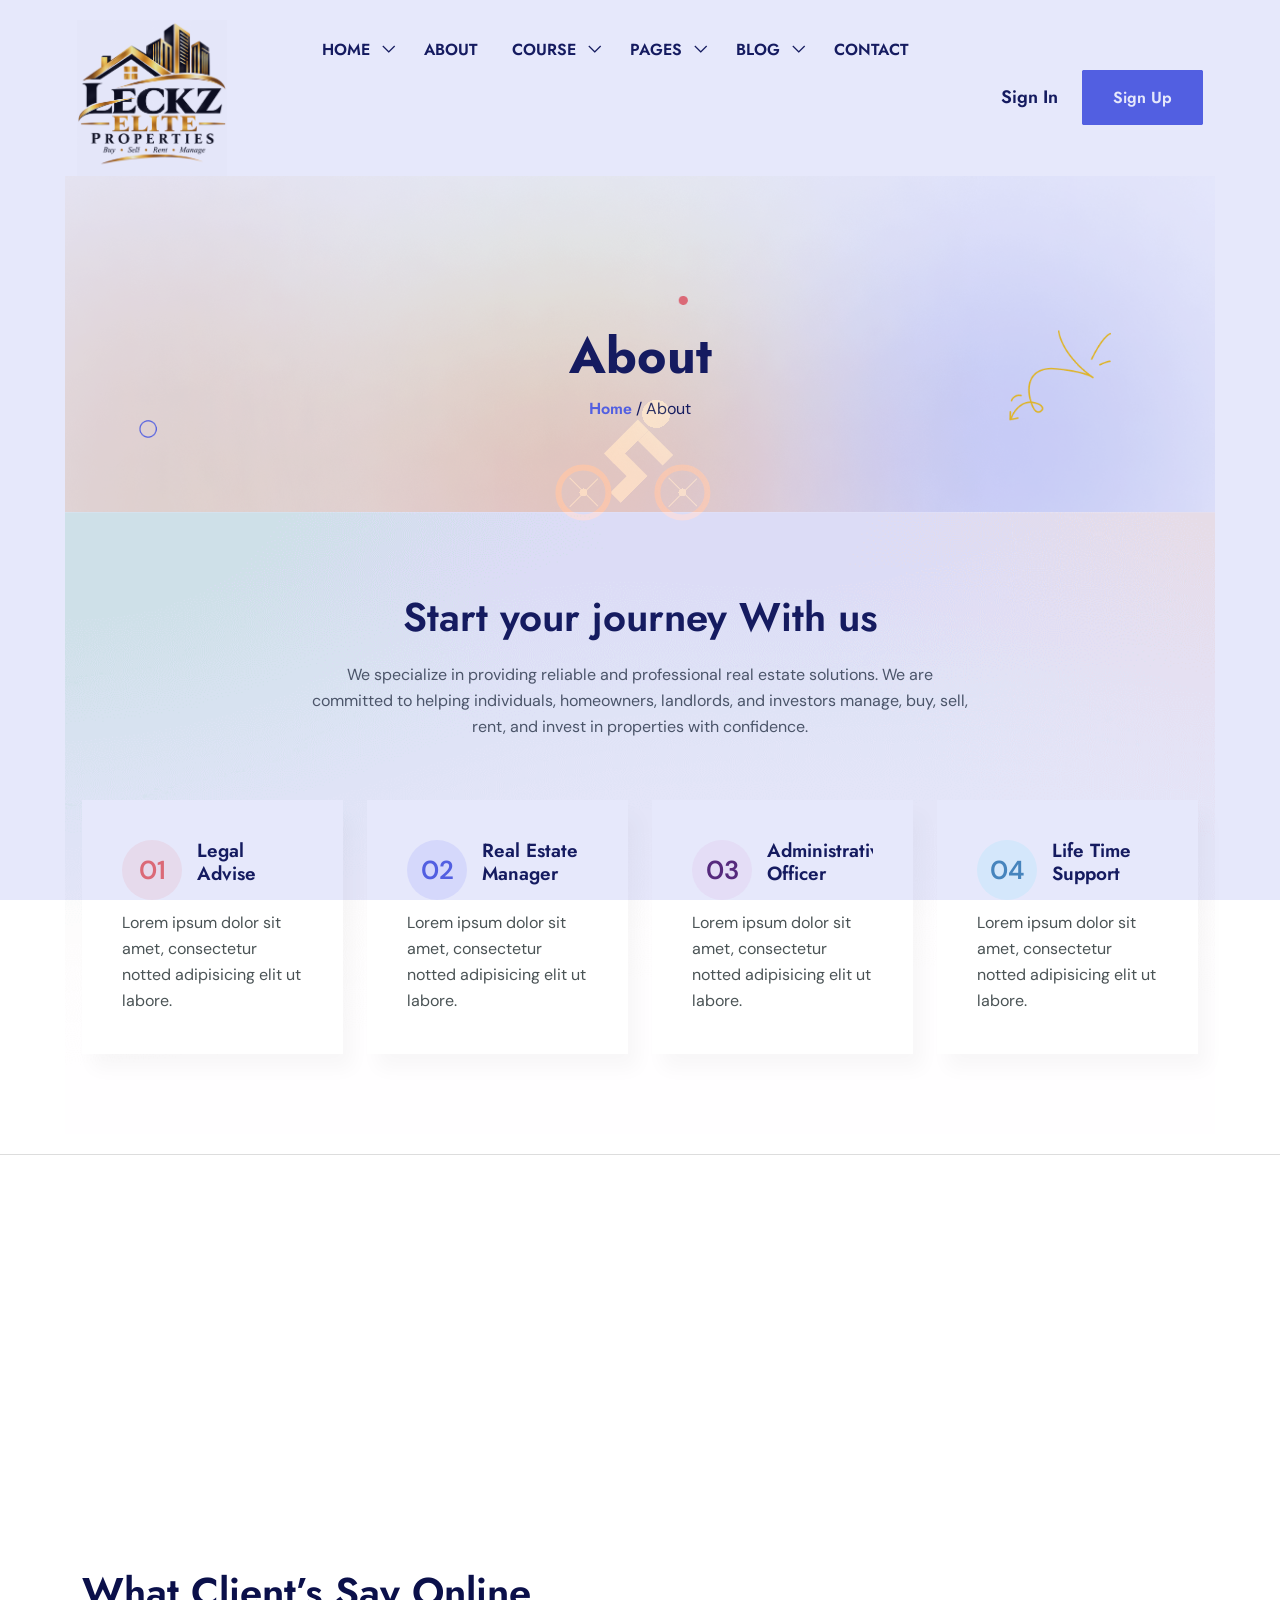
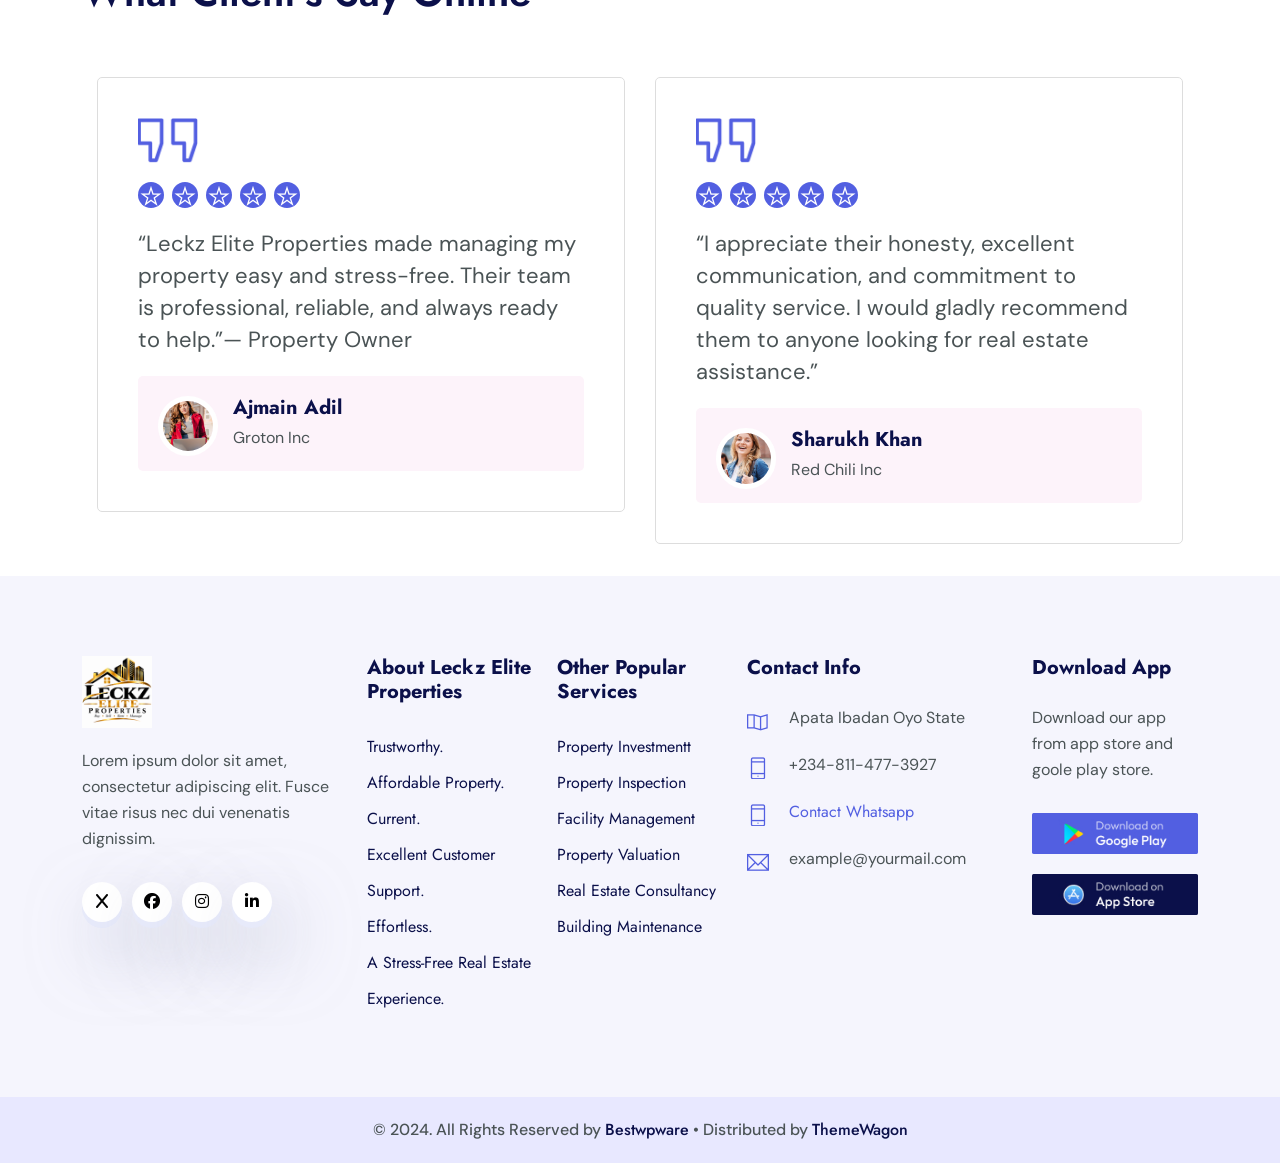
==== commit f99de10e: "update contact and about pages" ====
--- a/about.html
+++ b/about.html
@@ -102,7 +102,7 @@
 						<li><a href="#">Home</a>
 							<ul class="sub-menu">										
 								<li><a href="index.html">Home 01</a></li>
-								<!-- <li><a href="index2.html">Home 02</a></li>						 -->
+								<!-- <li><a href="index2.html">Home 02</a></li>						 
 							</ul>
 						</li>	
 						<li><a href="about.html">About</a></li>						
@@ -191,54 +191,54 @@
 	<!-- END ABOUT US -->	
 	
 		<!-- START VIDEO -->
-		<section class="vid_area va2" style="background-image: url(assets/img/bg/video.jpg);  background-size:cover; background-position: center center;">
-			<div class="container">																
-				<div class="row">
-					<div class="col-lg-12 vp_top wow fadeInUDown" data-wow-duration="1s" data-wow-delay="0.2s" data-wow-offset="0">
-						<div class="video-area2">
-							<a href="https://www.youtube.com/watch?v=RXv_uIN6e-Y" class="magnific_popup video-button"><i class="fa fa-play"></i></a>
-						</div>
-					</div><!--- END COL -->	
-				</div><!--- END ROW -->
+		<!-- <section class="vid_area va2" style="background-image: url(assets/img/bg/video.jpg);  background-size:cover; background-position: center center;"> -->
+			<!-- <div class="container">																 -->
+				<!-- <div class="row"> -->
+					<!-- <div class="col-lg-12 vp_top wow fadeInUDown" data-wow-duration="1s" data-wow-delay="0.2s" data-wow-offset="0"> -->
+						<!-- <div class="video-area2"> -->
+							<!-- <a href="https://www.youtube.com/watch?v=RXv_uIN6e-Y" class="magnific_popup video-button"><i class="fa fa-play"></i></a> -->
+						<!-- </div> -->
+					<!-- </div><!--- END COL -->	 
+				<!-- </div><!--- END ROW --> 
 			</div><!--- END CONTAINER -->
-		</section>
+		<!-- </section> -->
 		<!-- END VIDEO -->
 
 		<!-- START COUNTER -->
-		<section class="count_area counter_feature">
-			<div class="container">
-				<div class="row">
-					<div class="col-lg-3 col-sm-6 col-xs-12">
-						<div class="single-counter">
-							<span class="ti-folder sc_one"></span>
-							<h2 class="counter-num">134</h2>
-							<p>Our Online Course</p>
-						</div>							
-					</div>
-					<div class="col-lg-3 col-sm-6 col-xs-12">
-						<div class="single-counter">
-							<span class="ti-medall-alt sc_two"></span>
-							<h2 class="counter-num">299</h2>
-							<p>Academic Programs</p>
-						</div>
-					</div><!-- END COL -->
-					<div class="col-lg-3 col-sm-6 col-xs-12">
-						<div class="single-counter">
-							<span class="ti-id-badge sc_three"></span>
-							<h2 class="counter-num">684</h2>
-							<p>Certified Students</p>
-						</div>
-					</div><!-- END COL -->
-					<div class="col-lg-3 col-sm-6 col-xs-12">
-						<div class="single-counter">
-							<span class="ti-user sc_four"></span>
-							<h2 class="counter-num">941</h2>
-							<p>Enrolled Students</p>
-						</div>
-					</div><!-- END COL -->						
-				</div><!--- END ROW -->
-			</div><!--- END CONTAINER -->		
-		</section>
+		<!-- <section class="count_area counter_feature"> -->
+			<!-- <div class="container"> -->
+				<!-- <div class="row"> -->
+					<!-- <div class="col-lg-3 col-sm-6 col-xs-12"> -->
+						<!-- <div class="single-counter"> -->
+							<!-- <span class="ti-folder sc_one"></span> -->
+							<!-- <h2 class="counter-num">134</h2> -->
+							<!-- <p>Our Online Course</p> -->
+						<!-- </div>							 -->
+					<!-- </div> -->
+					<!-- <div class="col-lg-3 col-sm-6 col-xs-12"> -->
+						<!-- <div class="single-counter"> -->
+							<!-- <span class="ti-medall-alt sc_two"></span> -->
+							<!-- <h2 class="counter-num">299</h2> -->
+							<!-- <p>Academic Programs</p> -->
+						<!-- </div> -->
+					<!-- </div><!-- END COL --> 
+					<!-- <div class="col-lg-3 col-sm-6 col-xs-12"> -->
+						<!-- <div class="single-counter"> -->
+							<!-- <span class="ti-id-badge sc_three"></span> -->
+							<!-- <h2 class="counter-num">684</h2> -->
+							<!-- <p>Certified Students</p> -->
+						<!-- </div> -->
+					<!-- </div><!-- END COL --> 
+					<!-- <div class="col-lg-3 col-sm-6 col-xs-12"> -->
+						<!-- <div class="single-counter"> -->
+							<!-- <span class="ti-user sc_four"></span> -->
+							<!-- <h2 class="counter-num">941</h2> -->
+							<!-- <p>Enrolled Students</p> -->
+						<!-- </div> -->
+					<!-- </div><!-- END COL -->						 
+				<!-- </div><!--- END ROW --> 
+			<!-- </div><!--- END CONTAINER -->		 
+		<!-- </section> -->
 		<!-- END COUNTER -->
 
 	<!-- START INSTRUCTOR+FREE COURSE -->
@@ -287,7 +287,7 @@
 									<i class="ti-star"></i>
 									<i class="ti-star"></i>
 									<i class="ti-star"></i>
-									<p>Aqestic optio amet a ququam saepe aliquid voluate dicta fuga dolor saerror sed earum a magni soluta quam minus dolor dolor sed earum a magni soluta autem dolor error error sit quam minus sint rem a rerum dolobus veritatis delectus.</p>
+									<p>“Leckz Elite Properties made managing my property easy and stress-free. Their team is professional, reliable, and always ready to help.”— Property Owner</p>
 								</div>
 								<div class="testi_pic_title">
 									<img src="assets/img/testimonial/1.png" alt="">
@@ -303,7 +303,7 @@
 									<i class="ti-star"></i>
 									<i class="ti-star"></i>
 									<i class="ti-star"></i>
-									<p>Aqestic optio amet a ququam saepe aliquid voluate dicta fuga dolor saerror sed earum a magni soluta quam minus dolor dolor sed earum a magni soluta autem dolor error error sit quam minus sint rem a rerum dolobus veritatis delectus.</p>
+									<p>“I appreciate their honesty, excellent communication, and commitment to quality service. I would gladly recommend them to anyone looking for real estate assistance.”</p>
 								</div>
 								<div class="testi_pic_title">
 									<img src="assets/img/testimonial/2.png" alt="">
@@ -372,7 +372,7 @@
 				<div class="row">						
 					<div class="col-lg-3 col-sm-6 col-xs-12">
 						<div class="single_footer">
-							<a href="index.html"><img src="assets/img/logo.png" alt=""></a>         
+							<a href="index.html"><img src="assets/img/l-logo.png" alt="" class="pic-logo"ss></a>         
 							<p>Lorem ipsum dolor sit amet, consectetur adipiscing elit. Fusce vitae risus nec dui venenatis dignissim.</p>
 							<div class="social_profile">
 								<ul>
@@ -386,27 +386,27 @@
 					</div><!--- END COL -->						
 					<div class="col-lg-2 col-sm-6 col-xs-12">
 						<div class="single_footer">
-							<h4>About Eduleb</h4>
+							<h4>About Leckz Elite Properties</h4>
 							<ul>
-								<li><a href="#">About us</a></li>
-								<li><a href="#">Instructor Registration</a></li>
-								<li><a href="#">Become A Teacher</a></li>
-								<li><a href="#">All Instrustors</a></li>
-								<li><a href="#">Asked Question</a></li>
-								<li><a href="#">Contact us</a></li>
+								<li><a href="#">Trustworthy.</a></li>
+								<li><a href="#">Affordable property.</a></li>
+								<li><a href="#">Current.</a></li>
+								<li><a href="#">Excellent customer support.</a></li>
+								<li><a href="#">Effortless.</a></li>
+								<li><a href="#">A stress-free real estate experience.</a></li>
 							</ul>
 						</div>
 					</div><!--- END COL -->	
 					<div class="col-lg-2 col-sm-6 col-xs-12">
 						<div class="single_footer">
-							<h4>Popular Courese</h4>
+							<h4>Other Popular Services </h4>
 							<ul>
-								<li><a href="#">Development</a></li>
-								<li><a href="#">Arts & design</a></li>
-								<li><a href="#">Visual Design</a></li>
-								<li><a href="#">Graphic Design</a></li>
-								<li><a href="#">Code Inspection</a></li>						
-								<li><a href="#">Digital Marketing</a></li>						
+								<li><a href="#">Property Investmentt</a></li>
+								<li><a href="#">Property Inspection</a></li>
+								<li><a href="#">Facility Management</a></li>
+								<li><a href="#">Property Valuation</a></li>
+								<li><a href="#">Real Estate Consultancy</a></li>						
+								<li><a href="#">Building Maintenance</a></li>						
 							</ul>
 						</div>
 					</div><!--- END COL -->
@@ -415,11 +415,11 @@
 							<h4>Contact Info</h4>
 							<div class="sf_contact">
 								<span class="ti-map"></span>
-								<p>2570 Quadra Street Victoria Road, New York, Canada</p>
+								<p>Apata Ibadan Oyo State</p>
 							</div>
 							<div class="sf_contact">
 								<span class="ti-mobile"></span>
-								<p>+88 457 845 695</p>
+								<p>+234-811-477-3927</p>
 							</div>
 							<div class="sf_contact">
 								<span class="ti-mobile"></span>
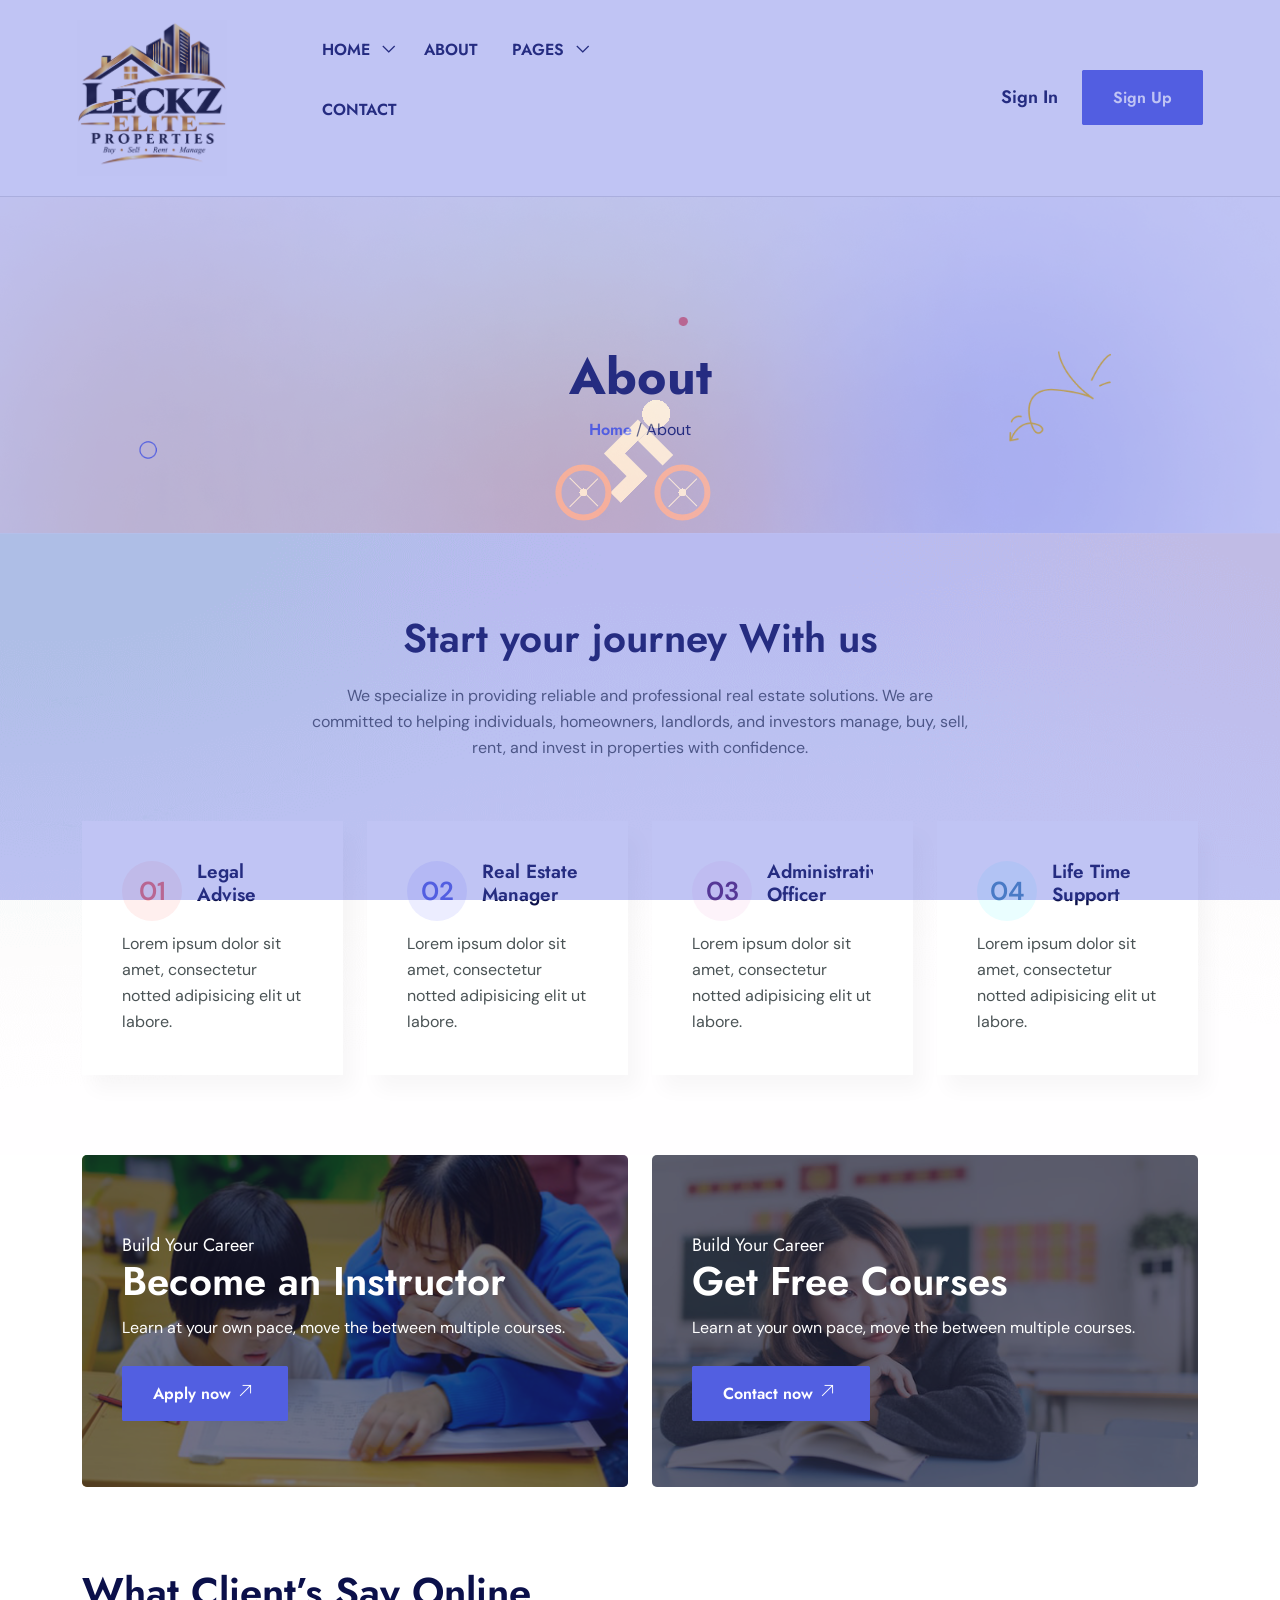
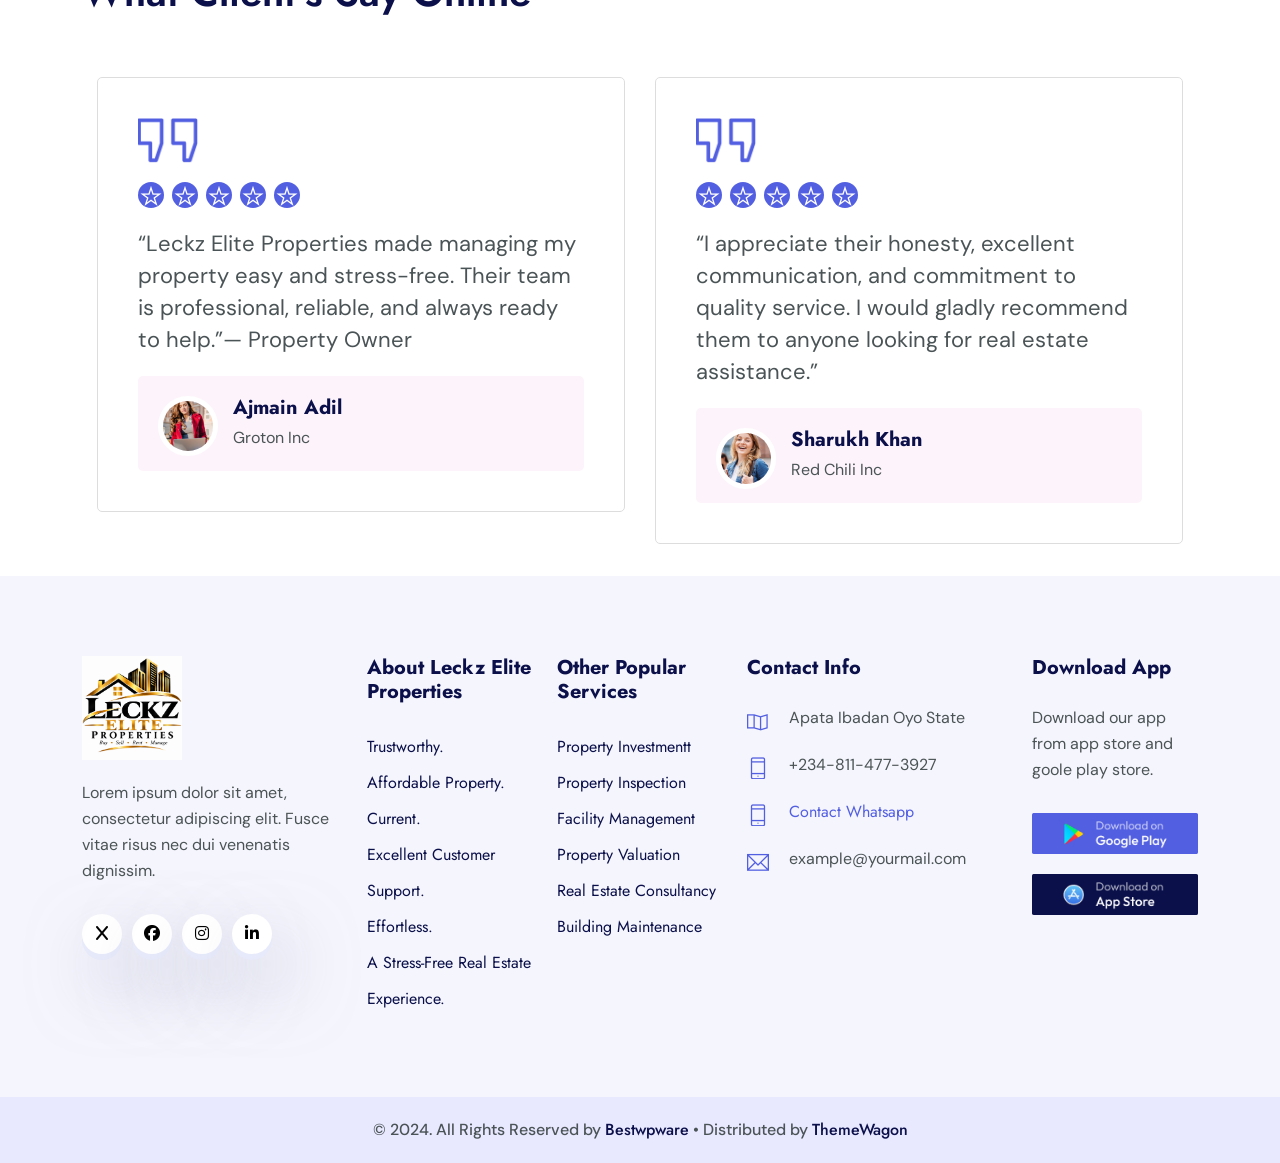
==== commit 08dae2e4: "update about assets contact index" ====
--- a/about.html
+++ b/about.html
@@ -67,25 +67,25 @@
 									</ul>
 								</li>
 								<li><a href="about.html">About</a></li>				  				  
-								<li class="menu-item-has-children"><a href="course.html">Course</a>
-									<ul>										
-										<li><a href="course.html">Course</a></li>
-										<li><a href="course_details.html">Course Details</a></li>
-									</ul>
+								<!-- <li class="menu-item-has-children"><a href="course.html">Course</a> -->
+									<!-- <ul>										 -->
+										<!-- <li><a href="course.html">Course</a></li> -->
+										<!-- <li><a href="course_details.html">Course Details</a></li> -->
+									<!-- </ul> -->
 								</li>								
 								<li class="menu-item-has-children"><a href="#">Pages</a>
 									<ul>										
 										<li><a href="instructor.html">Instructor</a></li>
 										<li><a href="ins_details.html">Instructor Details</a></li>
-										<li><a href="pricing.html">Pricing Plan</a></li>
-										<li><a href="faq.html">Faq Page</a></li>			
-										<li><a href="404.html">404</a></li>				
+										<!-- <li><a href="pricing.html">Pricing Plan</a></li> -->
+										<!-- <li><a href="faq.html">Faq Page</a></li>			 -->
+										<!-- <li><a href="404.html">404</a></li>				 -->
 									</ul>
 								</li>							
-								<li class="menu-item-has-children"><a href="blog.html">Blog</a>
+								<!-- <li class="menu-item-has-children"><a href="blog.html">Blog</a> -->
 									<ul>										
-										<li><a href="blog.html">Blog</a></li>
-										<li><a href="blog_single.html">Blog Details</a></li>
+										<!-- <li><a href="blog.html">Blog</a></li> -->
+										<!-- <li><a href="blog_single.html">Blog Details</a></li> -->
 									</ul>
 								</li>							  
 								<li><a href="contact.html">Contact</a></li>
@@ -102,37 +102,43 @@
 						<li><a href="#">Home</a>
 							<ul class="sub-menu">										
 								<li><a href="index.html">Home 01</a></li>
-								<!-- <li><a href="index2.html">Home 02</a></li>						 
+								<!-- <li><a href="index2.html">Home 02</a></li>						 -->
 							</ul>
 						</li>	
 						<li><a href="about.html">About</a></li>						
-						<li><a href="#">Course</a>
-							<ul class="sub-menu">										
-								<li><a href="course.html">Course</a></li>
-								<li><a href="course_details.html">Course Deails</a></li>									
-							</ul>
-						</li>
+						<!-- <li><a href="#">Course</a> -->
+							<!-- <ul class="sub-menu">										 -->
+								<!-- <li><a href="course.html">Course</a></li> -->
+								<!-- <li><a href="course_details.html">Course Deails</a></li>									 -->
+							<!-- </ul> -->
+						<!-- </li> -->
 						<li><a href="#">Pages</a>
 							<ul class="sub-menu">									
-								<li><a href="instructor.html">Instructor</a></li>
-								<li><a href="ins_details.html">Instructor Details</a></li>
-								<li><a href="pricing.html">Pricing Plan</a></li>
-								<li><a href="faq.html">Faq Page</a></li>			
-								<li><a href="404.html">404</a></li>							
+								<li><a href="instructor.html">Agentp</a></li>
+								<li><a href="ins_details.html">Agent Details</a></li>
+								<!-- <li><a href="pricing.html">Pricing Plan</a></li> -->
+								<!-- <li><a href="faq.html">Faq Page</a></li>			 -->
+								<!-- <li><a href="404.html">404</a></li>							 -->
 							</ul>
 						</li>			
-						<li><a href="blog.html">Blog</a>
-							<ul class="sub-menu">										
-								<li><a href="blog.html">Blog</a></li>
-								<li><a href="blog_single.html">Blog Details</a></li>
+						<!-- <li><a href="blog.html">Blog</a> -->
+							<!-- <ul class="sub-menu">										 -->
+								<!-- <li><a href="blog.html">Blog</a></li> -->
+								<!-- <li><a href="blog_single.html">Blog Details</a></li> -->
 							</ul>
 						</li>						
-						<li><a href="contact.html">Contact</a></li>
+						<!-- <li><a href="contact.html">Contact</a></li> -->
 					</ul>			
 				</div><!--- END ROW -->
 			</div><!--- END CONTAINER -->
 		</div> 	  
-		<!-- END NAVBAR -->	
+		<!-- END NAVBAR -->		
+
+
+
+
+
+		
 		<!-- START SECTION TOP -->
 		<section class="section-top">
 			<div class="container">
--- a/assets/css/style.css
+++ b/assets/css/style.css
@@ -2813,28 +2813,32 @@
 }
 
 .pic-logo{
-	width: 70px;
-}
-
-
-
-
-
-
-
-
-
-
-
-
-
-
-
-
-
-
-
-
-
-
-
+	width: 100px;
+}
+
+.site-img{
+	width: 100px;
+}
+
+
+
+
+
+
+
+
+
+
+
+
+
+
+
+
+
+
+
+
+
+
+
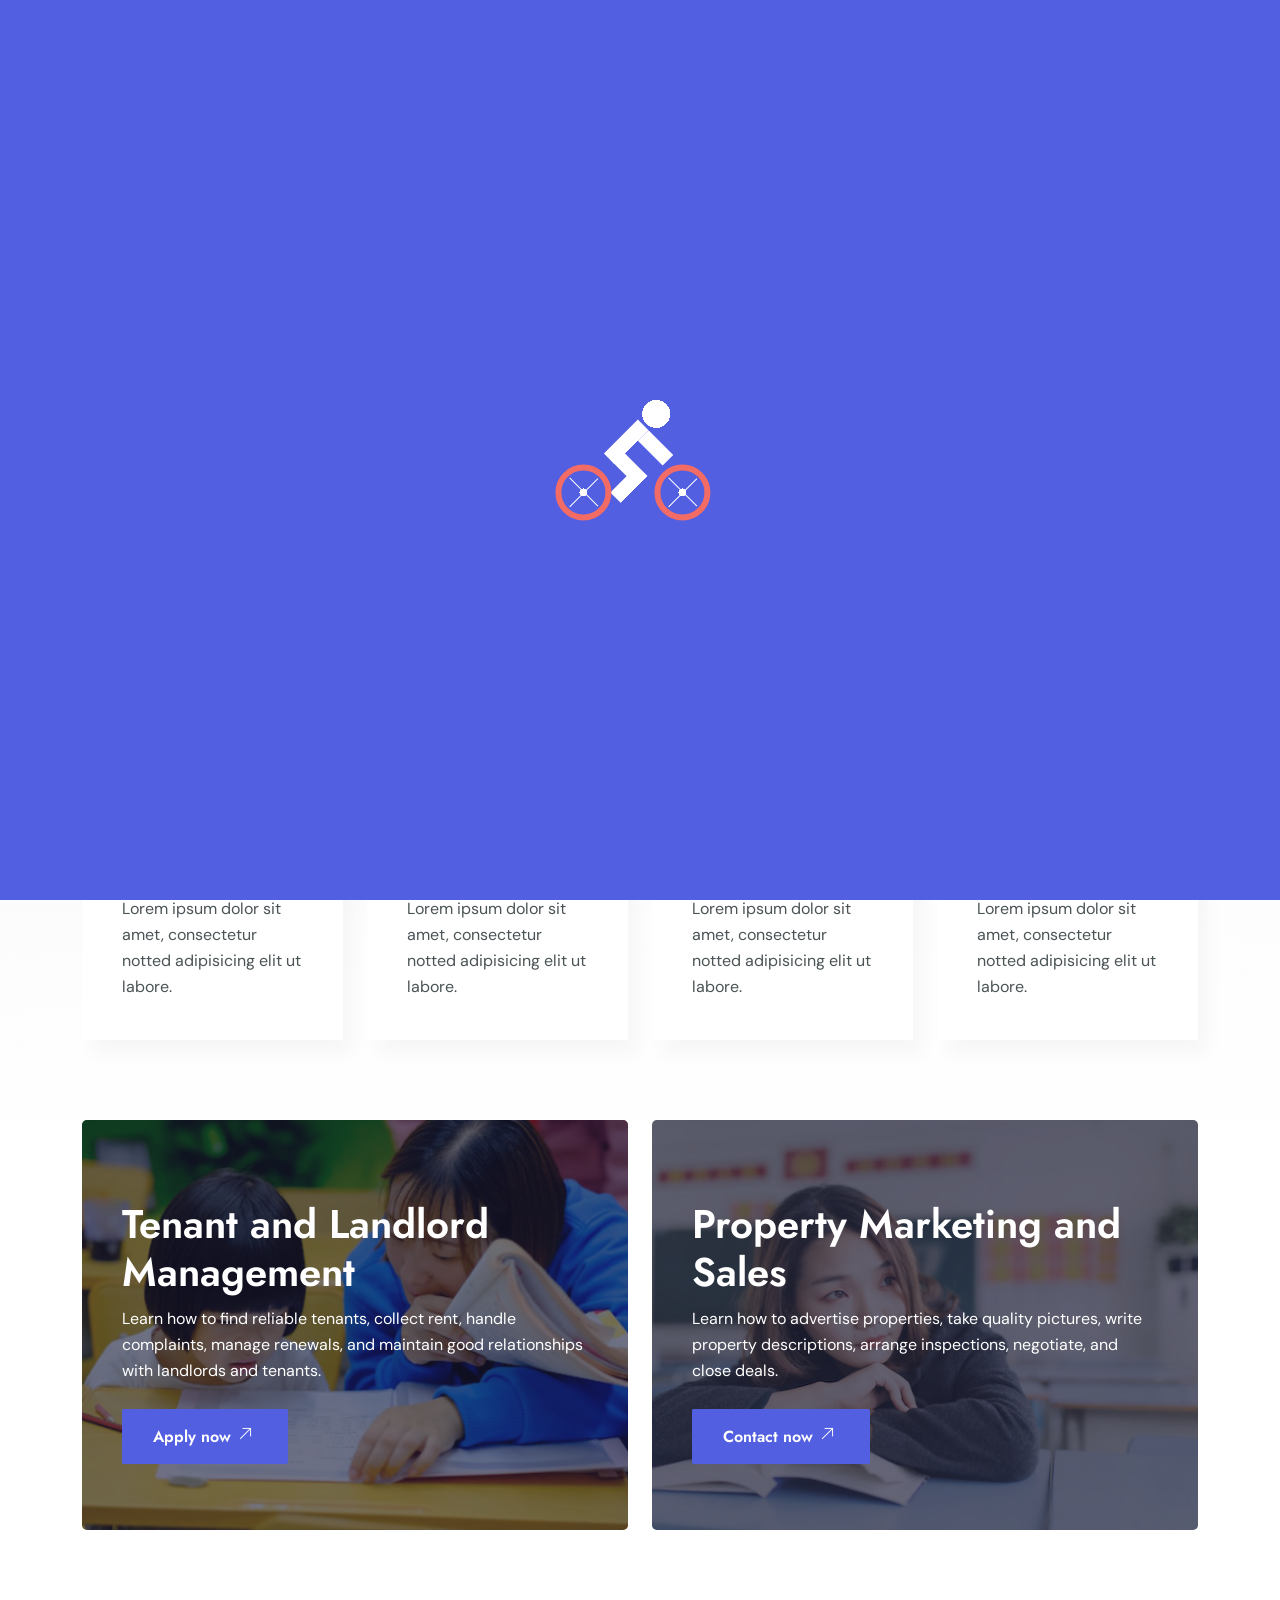
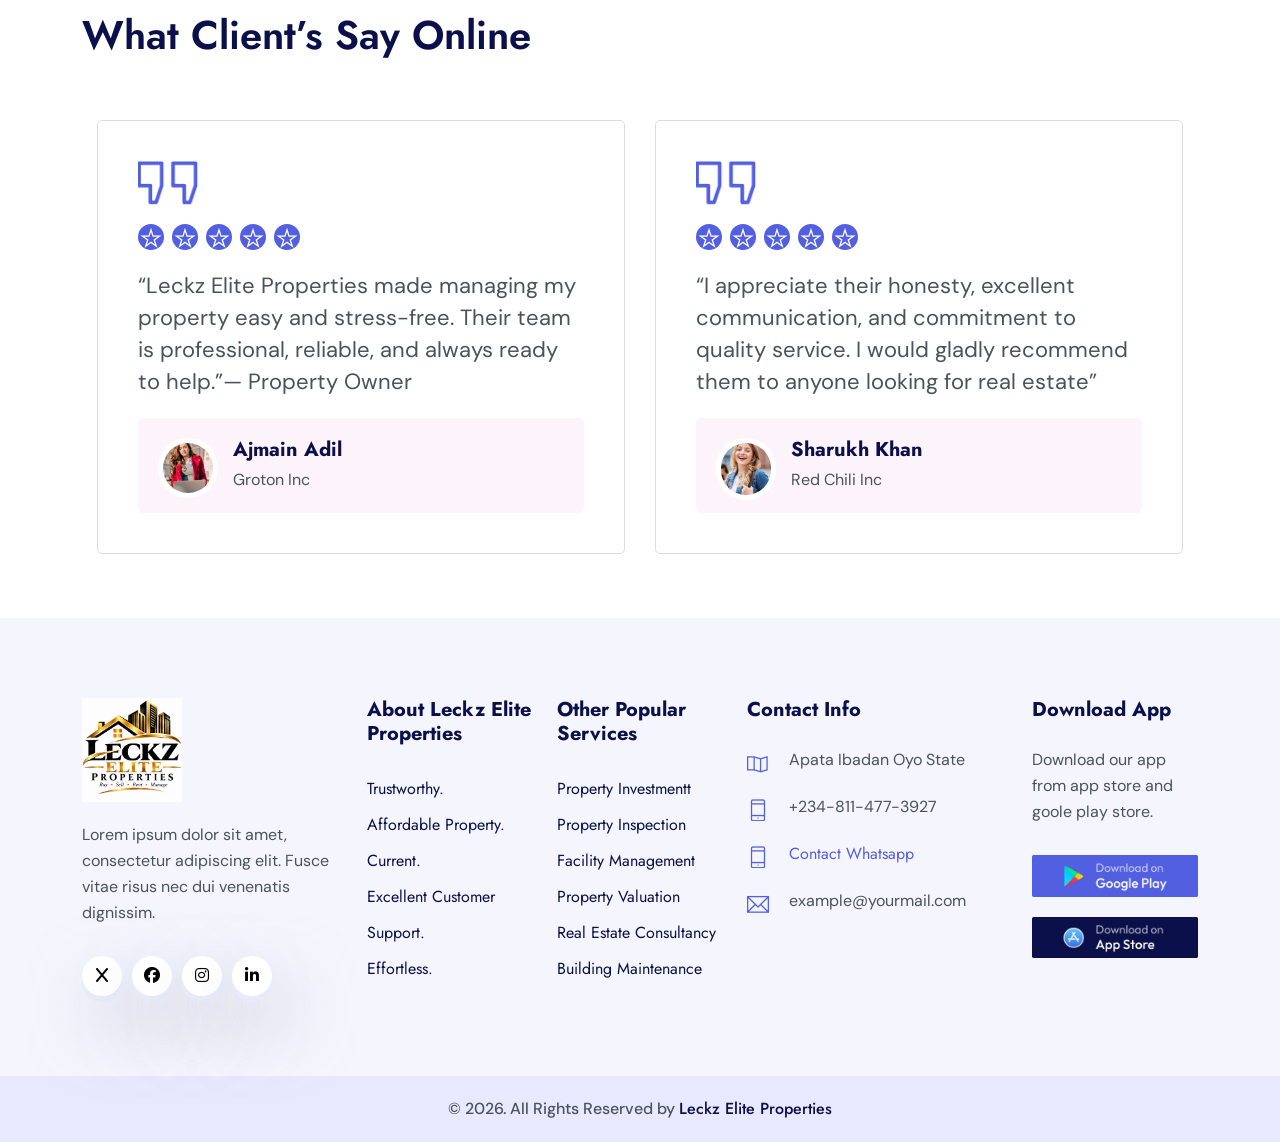
==== commit 0563b013: "update about assets contact index ins_details instructor" ====
--- a/about.html
+++ b/about.html
@@ -53,7 +53,7 @@
 				<div class="row">
 					<div class="col-20 align-self-center">
 						<div class="site-logo">
-							<a href="index.html"><img src="assets/img/l-logo.png" alt=""></a>          				
+							<a href="index.html"><img src="assets/img/l-logo.png" alt="" class="site-img"></a>            				
 						</div>
 					</div><!--- END Col -->
 					
@@ -254,9 +254,9 @@
 				<div class="col-lg-6 col-sm-12 col-xs-12 wow fadeInUp" data-wow-duration="1s" data-wow-delay="0.2s" data-wow-offset="0">
 					<div class="single_ins" style="background-image: url(assets/img/ins1.png);  background-size:cover; background-position: center center;">
 						<div class="single_ins_content">
-							<h4>Build Your Career</h4>
-							<h1>Become an Instructor</h1>
-							<p>Learn at your own pace, move the between multiple courses. </p>
+							<!-- <h4>Build Your Career</h4> -->
+							<h1>Tenant and Landlord Management</h1>
+							<p>Learn how to find reliable tenants, collect rent, handle complaints, manage renewals, and maintain good relationships with landlords and tenants. </p>
 							<a class="btn_one" href="#">Apply now <i class="ti-arrow-top-right"></i></a>
 						</div>
 					</div>
@@ -264,9 +264,9 @@
 				<div class="col-lg-6 col-sm-12 col-xs-12 wow fadeInUp" data-wow-duration="1s" data-wow-delay="0.2s" data-wow-offset="0">
 					<div class="single_ins" style="background-image: url(assets/img/ins2.png);  background-size:cover; background-position: center center;">
 						<div class="single_ins_content">
-							<h4>Build Your Career</h4>
-							<h1>Get Free Courses</h1>
-							<p>Learn at your own pace, move the between multiple courses. </p>
+							<!-- <h4>Build Your Career</h4> -->
+							<h1>Property Marketing and Sales</h1>
+							<p>Learn how to advertise properties, take quality pictures, write property descriptions, arrange inspections, negotiate, and close deals. </p>
 							<a class="btn_one" href="#">Contact now <i class="ti-arrow-top-right"></i></a>
 						</div>
 					</div>
@@ -309,7 +309,7 @@
 									<i class="ti-star"></i>
 									<i class="ti-star"></i>
 									<i class="ti-star"></i>
-									<p>“I appreciate their honesty, excellent communication, and commitment to quality service. I would gladly recommend them to anyone looking for real estate assistance.”</p>
+									<p>“I appreciate their honesty, excellent communication, and commitment to quality service. I would gladly recommend them to anyone looking for real estate”</p>
 								</div>
 								<div class="testi_pic_title">
 									<img src="assets/img/testimonial/2.png" alt="">
@@ -399,7 +399,7 @@
 								<li><a href="#">Current.</a></li>
 								<li><a href="#">Excellent customer support.</a></li>
 								<li><a href="#">Effortless.</a></li>
-								<li><a href="#">A stress-free real estate experience.</a></li>
+								<!-- <li><a href="#">A stress-free real estate experience.</a></li> -->
 							</ul>
 						</div>
 					</div><!--- END COL -->	
@@ -453,7 +453,8 @@
 		<!-- START FOOTER COPYRIGHT -->	
 		<div class="foot_copy">
 			<div class="footer_copyright">
-				<p>&copy; 2024. All Rights Reserved by <a href="https://bestwpware.com/">Bestwpware</a> • Distributed by <a href="https://themewagon.com">ThemeWagon</a></p>
+								<p>&copy; 2026. All Rights Reserved by <a href="https://leckzeliteproperties.com/">Leckz Elite Properties</a></p>
+
 			</div>	
 		</div>
 		<!-- END FOOTER COPYRIGHT -->	
--- a/assets/css/style.css
+++ b/assets/css/style.css
@@ -2802,7 +2802,7 @@
 
 
 .lekz-img{
-	height: 600px !important;
+	height: 700px !important;
 	left: 26%;
 }
 
